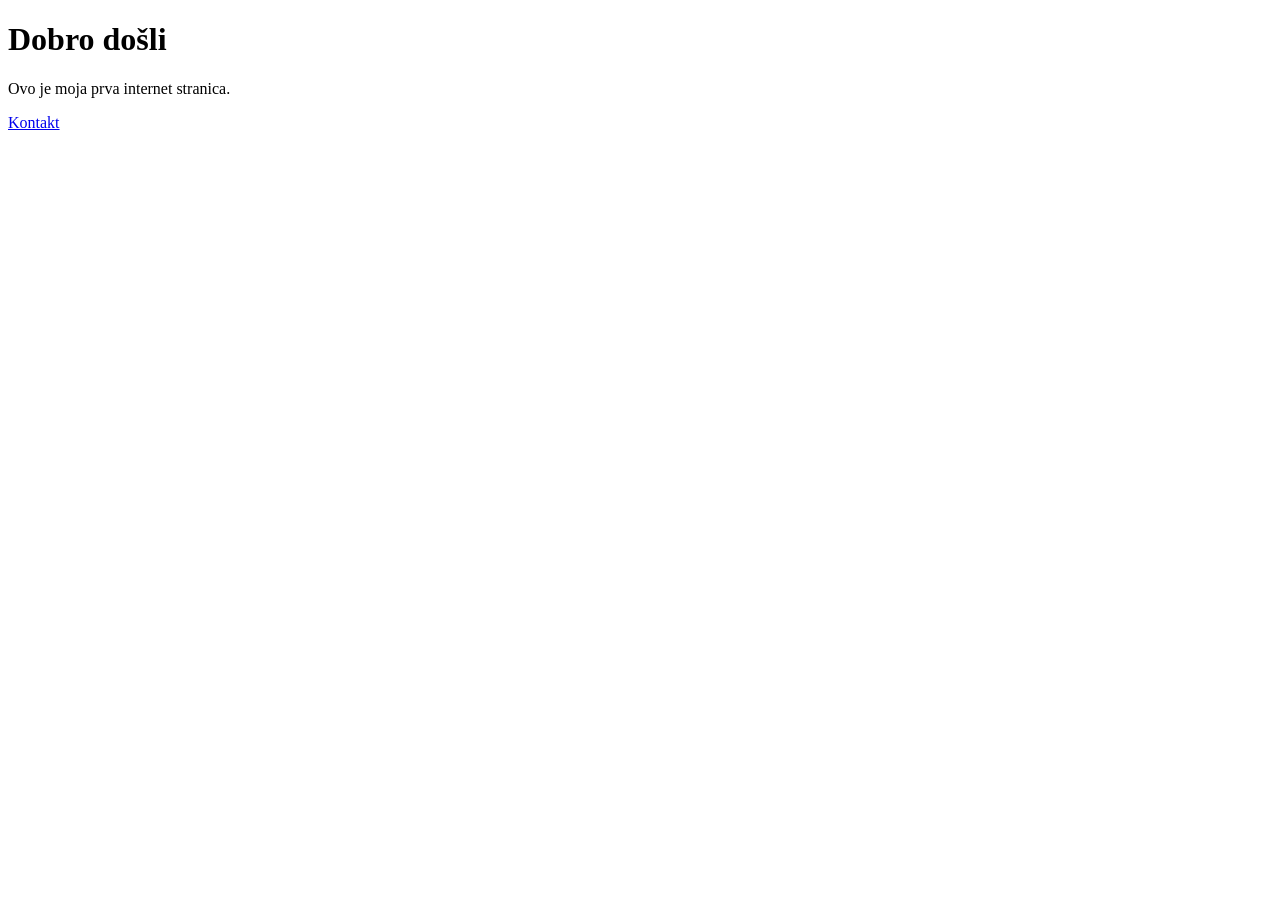
==== index.html @ d6b6cdcd "Create index.html" ====
<!doctype html>
<html lang="sr">
<head>
  <meta charset="utf-8">
  <meta name="viewport" content="width=device-width, initial-scale=1">
  <title>Moja internet stranica</title>
  <link rel="stylesheet" href="style.css">
</head>
<body>
  <main class="container">
    <h1>Dobro došli</h1>
    <p>Ovo je moja prva internet stranica.</p>
    <a class="button" href="mailto:vas@email.com">Kontakt</a>
  </main>
</body>
</html>
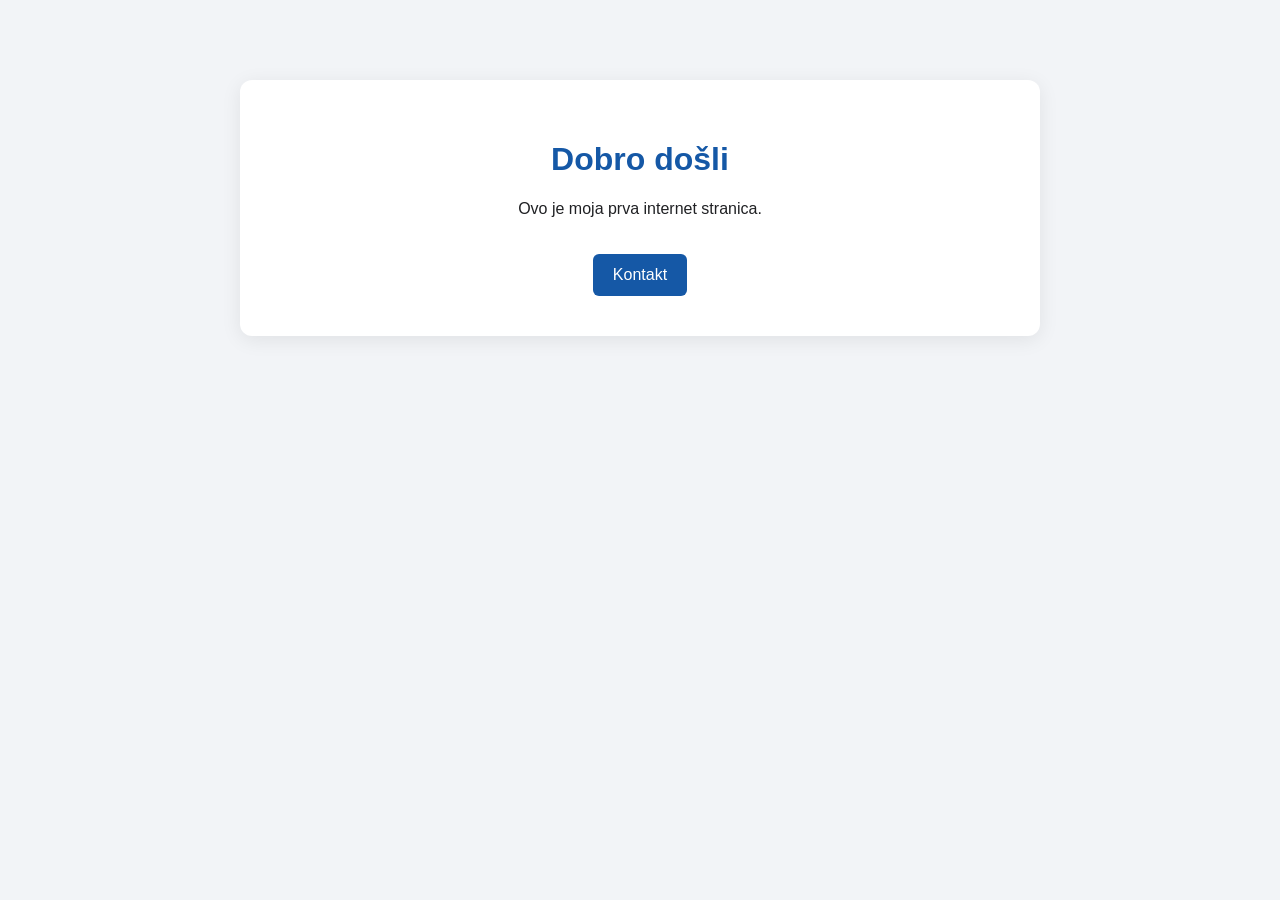
==== commit ba387e1d: "Update index.html" ====
--- a/index.html
+++ b/index.html
@@ -10,7 +10,7 @@
   <main class="container">
     <h1>Dobro došli</h1>
     <p>Ovo je moja prva internet stranica.</p>
-    <a class="button" href="mailto:vas@email.com">Kontakt</a>
+    <a class="button" href="mailto:lekicd@gmail.com">Kontakt</a>
   </main>
 </body>
 </html>
--- a/style.css
+++ b/style.css
@@ -0,0 +1,34 @@
+* {
+  box-sizing: border-box;
+}
+
+body {
+  margin: 0;
+  font-family: Arial, sans-serif;
+  background: #f2f4f7;
+  color: #202124;
+}
+
+.container {
+  max-width: 800px;
+  margin: 80px auto;
+  padding: 40px 24px;
+  text-align: center;
+  background: white;
+  border-radius: 12px;
+  box-shadow: 0 4px 20px rgba(0, 0, 0, 0.08);
+}
+
+h1 {
+  color: #1558a6;
+}
+
+.button {
+  display: inline-block;
+  margin-top: 20px;
+  padding: 12px 20px;
+  color: white;
+  background: #1558a6;
+  border-radius: 6px;
+  text-decoration: none;
+}
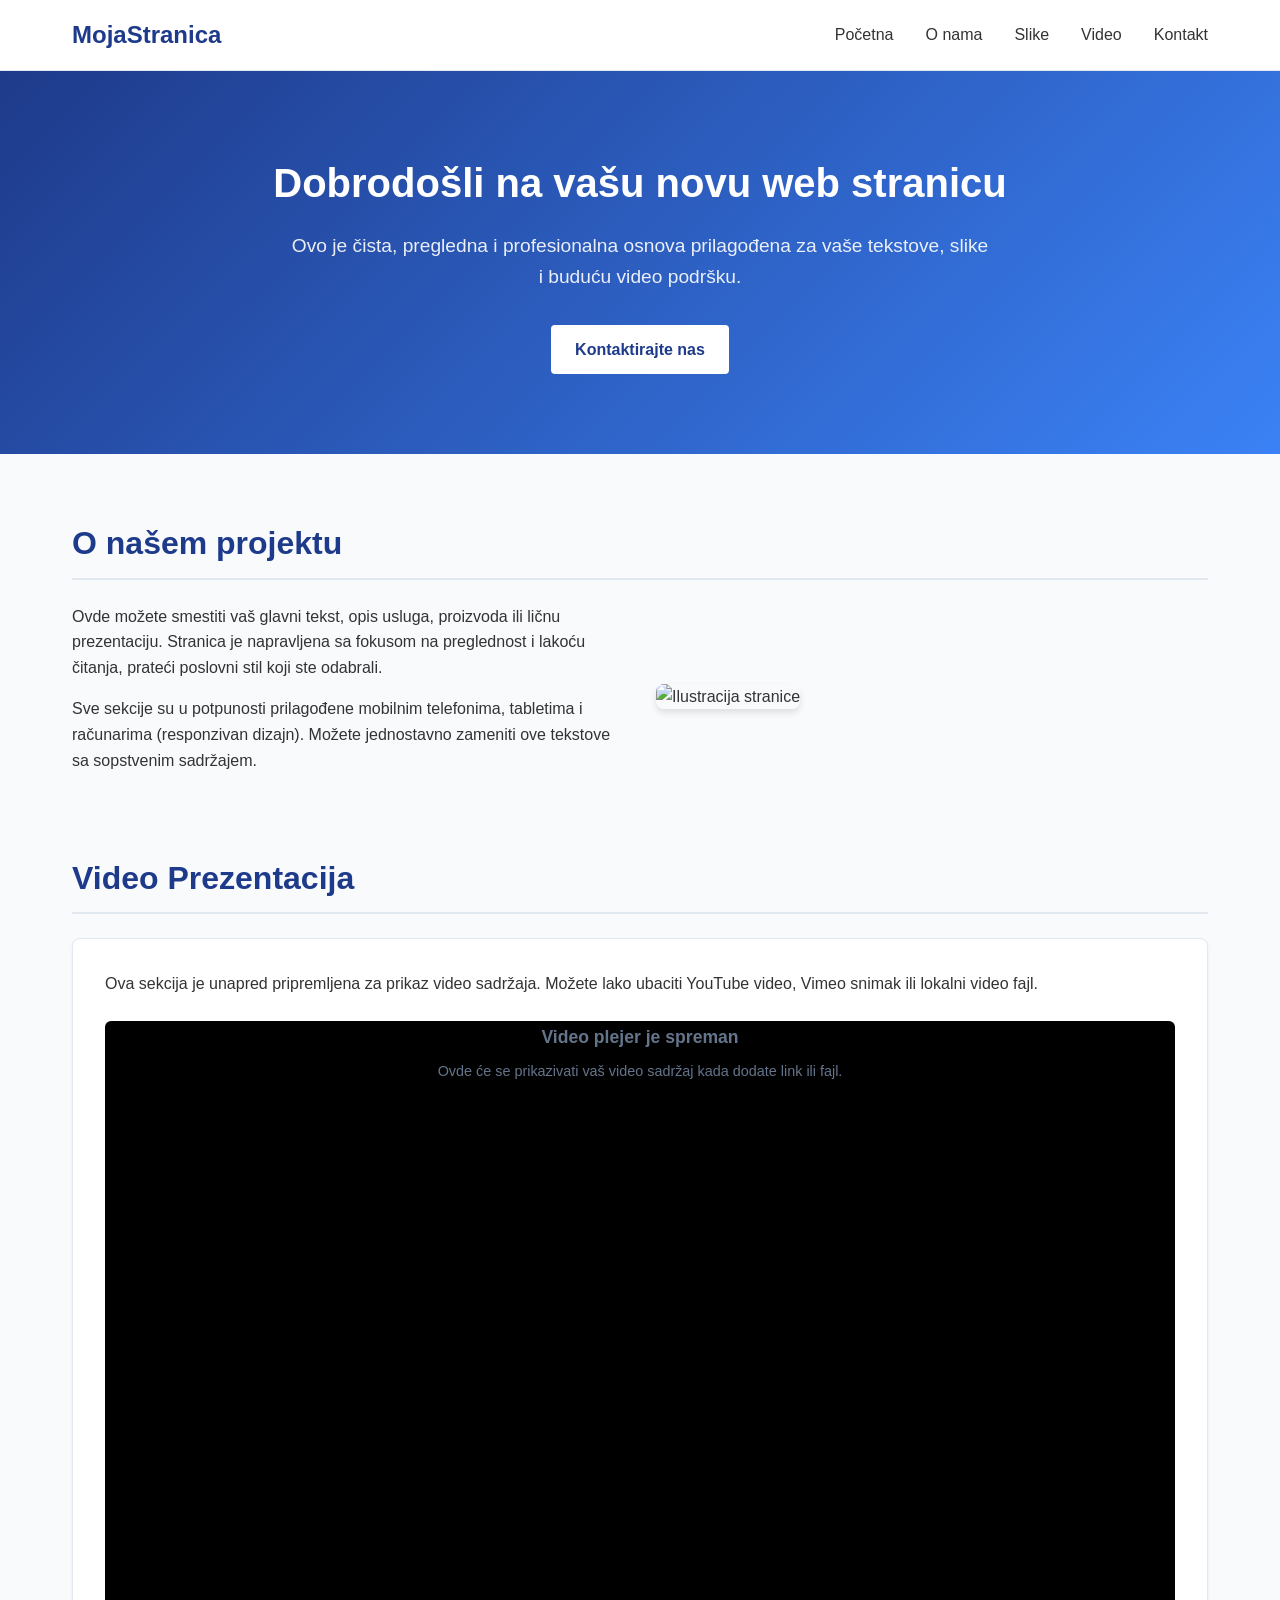
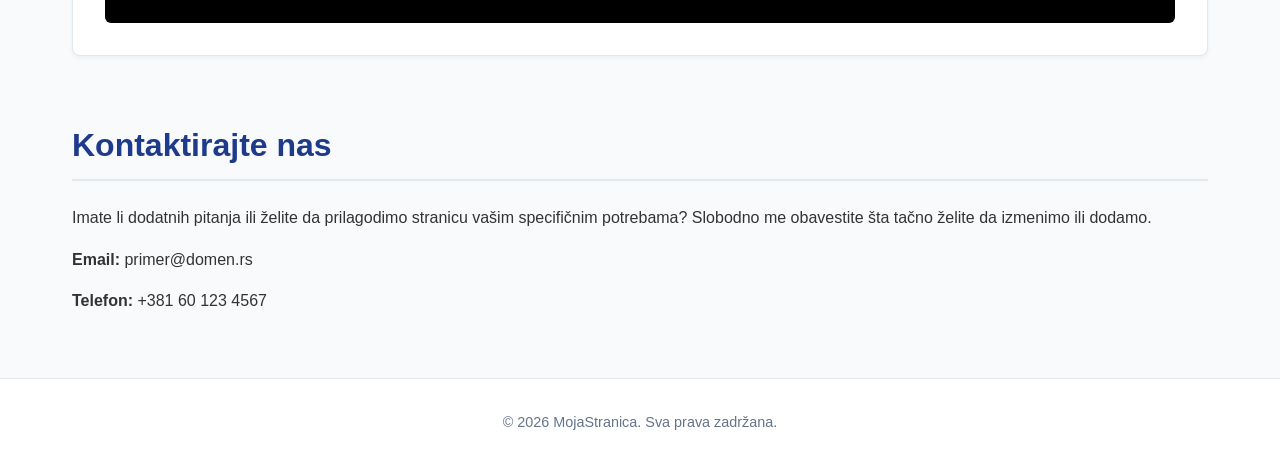
==== commit 1cecb410: "Add files via upload" ====
--- a/index.html
+++ b/index.html
@@ -1,16 +1,282 @@
-<!doctype html>
+<!DOCTYPE html>
 <html lang="sr">
 <head>
-  <meta charset="utf-8">
-  <meta name="viewport" content="width=device-width, initial-scale=1">
-  <title>Moja internet stranica</title>
-  <link rel="stylesheet" href="style.css">
+    <meta charset="UTF-8">
+    <meta name="viewport" content="width=device-width, initial-scale=1.0">
+    <title>Moja Web Stranica</title>
+    <style>
+        :root {
+            --primary-color: #1e3a8a;
+            --secondary-color: #3b82f6;
+            --text-color: #333333;
+            --bg-color: #f8fafc;
+            --card-bg: #ffffff;
+            --border-color: #e2e8f0;
+        }
+
+        * {
+            box-sizing: border-box;
+            margin: 0;
+            padding: 0;
+        }
+
+        body {
+            font-family: 'Segoe UI', Tahoma, Geneva, Verdana, sans-serif;
+            color: var(--text-color);
+            background-color: var(--bg-color);
+            line-height: 1.6;
+        }
+
+        header {
+            background-color: var(--card-bg);
+            border-bottom: 1px solid var(--border-color);
+            position: sticky;
+            top: 0;
+            z-index: 100;
+        }
+
+        .nav-container {
+            max-width: 1200px;
+            margin: 0 auto;
+            padding: 1rem 2rem;
+            display: flex;
+            justify-content: space-between;
+            align-items: center;
+        }
+
+        .logo {
+            font-size: 1.5rem;
+            font-weight: bold;
+            color: var(--primary-color);
+            text-decoration: none;
+        }
+
+        nav ul {
+            display: flex;
+            list-style: none;
+            gap: 2rem;
+        }
+
+        nav a {
+            text-decoration: none;
+            color: var(--text-color);
+            font-weight: 500;
+            transition: color 0.3s;
+        }
+
+        nav a:hover {
+            color: var(--secondary-color);
+        }
+
+        .hero {
+            background: linear-gradient(135deg, var(--primary-color), var(--secondary-color));
+            color: white;
+            padding: 5rem 2rem;
+            text-align: center;
+        }
+
+        .hero h1 {
+            font-size: 2.5rem;
+            margin-bottom: 1rem;
+        }
+
+        .hero p {
+            font-size: 1.2rem;
+            max-width: 700px;
+            margin: 0 auto 2rem;
+            opacity: 0.9;
+        }
+
+        .btn {
+            display: inline-block;
+            background-color: white;
+            color: var(--primary-color);
+            padding: 0.75rem 1.5rem;
+            border-radius: 4px;
+            text-decoration: none;
+            font-weight: bold;
+            transition: background-color 0.3s, transform 0.2s;
+        }
+
+        .btn:hover {
+            background-color: #f1f5f9;
+            transform: translateY(-2px);
+        }
+
+        main {
+            max-width: 1200px;
+            margin: 3rem auto;
+            padding: 0 2rem;
+        }
+
+        section {
+            margin-bottom: 4rem;
+        }
+
+        .section-title {
+            font-size: 2rem;
+            margin-bottom: 1.5rem;
+            color: var(--primary-color);
+            border-bottom: 2px solid var(--border-color);
+            padding-bottom: 0.5rem;
+        }
+
+        .content-grid {
+            display: grid;
+            grid-template-columns: 1fr 1fr;
+            gap: 2rem;
+            align-items: center;
+        }
+
+        .text-content p {
+            margin-bottom: 1rem;
+        }
+
+        .image-container img {
+            width: 100%;
+            height: auto;
+            border-radius: 8px;
+            box-shadow: 0 4px 6px rgba(0, 0, 0, 0.1);
+            object-fit: cover;
+        }
+
+        /* Video Section Styles */
+        .video-section {
+            background-color: var(--card-bg);
+            border: 1px solid var(--border-color);
+            border-radius: 8px;
+            padding: 2rem;
+            box-shadow: 0 2px 4px rgba(0,0,0,0.05);
+        }
+
+        .video-wrapper {
+            position: relative;
+            padding-bottom: 56.25%; /* 16:9 Aspect Ratio */
+            height: 0;
+            overflow: hidden;
+            border-radius: 6px;
+            background-color: #000;
+            margin-top: 1.5rem;
+        }
+
+        .video-wrapper iframe,
+        .video-wrapper video {
+            position: absolute;
+            top: 0;
+            left: 0;
+            width: 100%;
+            height: 100%;
+            border: none;
+        }
+
+        .video-placeholder {
+            display: flex;
+            flex-direction: column;
+            align-items: center;
+            justify-content: center;
+            height: 100%;
+            color: #64748b;
+            text-align: center;
+            padding: 2rem;
+        }
+
+        footer {
+            background-color: var(--card-bg);
+            border-top: 1px solid var(--border-color);
+            text-align: center;
+            padding: 2rem;
+            color: #64748b;
+            font-size: 0.9rem;
+        }
+
+        @media (max-width: 768px) {
+            .content-grid {
+                grid-template-columns: 1fr;
+            }
+            nav ul {
+                display: none;
+            }
+        }
+    </style>
 </head>
 <body>
-  <main class="container">
-    <h1>Dobro došli</h1>
-    <p>Ovo je moja prva internet stranica.</p>
-    <a class="button" href="mailto:lekicd@gmail.com">Kontakt</a>
-  </main>
+
+    <header>
+        <div class="nav-container">
+            <a href="#" class="logo">MojaStranica</a>
+            <nav>
+                <ul>
+                    <li><a href="#pocetna">Početna</a></li>
+                    <li><a href="#o-nama">O nama</a></li>
+                    <li><a href="#galerija">Slike</a></li>
+                    <li><a href="#video">Video</a></li>
+                    <li><a href="#kontakt">Kontakt</a></li>
+                </ul>
+            </nav>
+        </div>
+    </header>
+
+    <section id="pocetna" class="hero">
+        <h1>Dobrodošli na vašu novu web stranicu</h1>
+        <p>Ovo je čista, pregledna i profesionalna osnova prilagođena za vaše tekstove, slike i buduću video podršku.</p>
+        <a href="#kontakt" class="btn">Kontaktirajte nas</a>
+    </section>
+
+    <main>
+        <!-- Sekcija sa tekstom i slikom -->
+        <section id="o-nama">
+            <h2 class="section-title">O našem projektu</h2>
+            <div class="content-grid">
+                <div class="text-content">
+                    <p>Ovde možete smestiti vaš glavni tekst, opis usluga, proizvoda ili ličnu prezentaciju. Stranica je napravljena sa fokusom na preglednost i lakoću čitanja, prateći poslovni stil koji ste odabrali.</p>
+                    <p>Sve sekcije su u potpunosti prilagođene mobilnim telefonima, tabletima i računarima (responzivan dizajn). Možete jednostavno zameniti ove tekstove sa sopstvenim sadržajem.</p>
+                </div>
+                <div class="image-container">
+                    <!-- Primer slike sa placeholder servisa -->
+                    <img src="https://picsum.photos/600/400" alt="Ilustracija stranice">
+                </div>
+            </div>
+        </section>
+
+        <!-- Sekcija za Video Podršku -->
+        <section id="video">
+            <h2 class="section-title">Video Prezentacija</h2>
+            <div class="video-section">
+                <p>Ova sekcija je unapred pripremljena za prikaz video sadržaja. Možete lako ubaciti YouTube video, Vimeo snimak ili lokalni video fajl.</p>
+
+                <div class="video-wrapper">
+                    <!-- Opcija 1: YouTube iframe (zamenite src vašim linkom) -->
+                    <!-- <iframe src="https://www.youtube.com/embed/VASSE_VAŠ_ID" allowfullscreen></iframe> -->
+
+                    <!-- Opcija 2: HTML5 Video plejer za lokalni video fajl -->
+                    <!-- <video controls>
+                        <source src="video.mp4" type="video/mp4">
+                        Vaš pretraživač ne podržava video element.
+                    </video> -->
+
+                    <!-- Trenutni prikaz kao pripremljen placeholder -->
+                    <div class="video-placeholder">
+                        <p style="font-size: 1.1rem; font-weight: 600; margin-bottom: 0.5rem;">Video plejer je spreman</p>
+                        <p style="font-size: 0.9rem;">Ovde će se prikazivati vaš video sadržaj kada dodate link ili fajl.</p>
+                    </div>
+                </div>
+            </div>
+        </section>
+
+        <!-- Sekcija Kontakt -->
+        <section id="kontakt">
+            <h2 class="section-title">Kontaktirajte nas</h2>
+            <div class="text-content">
+                <p>Imate li dodatnih pitanja ili želite da prilagodimo stranicu vašim specifičnim potrebama? Slobodno me obavestite šta tačno želite da izmenimo ili dodamo.</p>
+                <p><strong>Email:</strong> primer@domen.rs</p>
+                <p><strong>Telefon:</strong> +381 60 123 4567</p>
+            </div>
+        </section>
+    </main>
+
+    <footer>
+        <p>&copy; 2026 MojaStranica. Sva prava zadržana.</p>
+    </footer>
+
 </body>
-</html>
+</html>
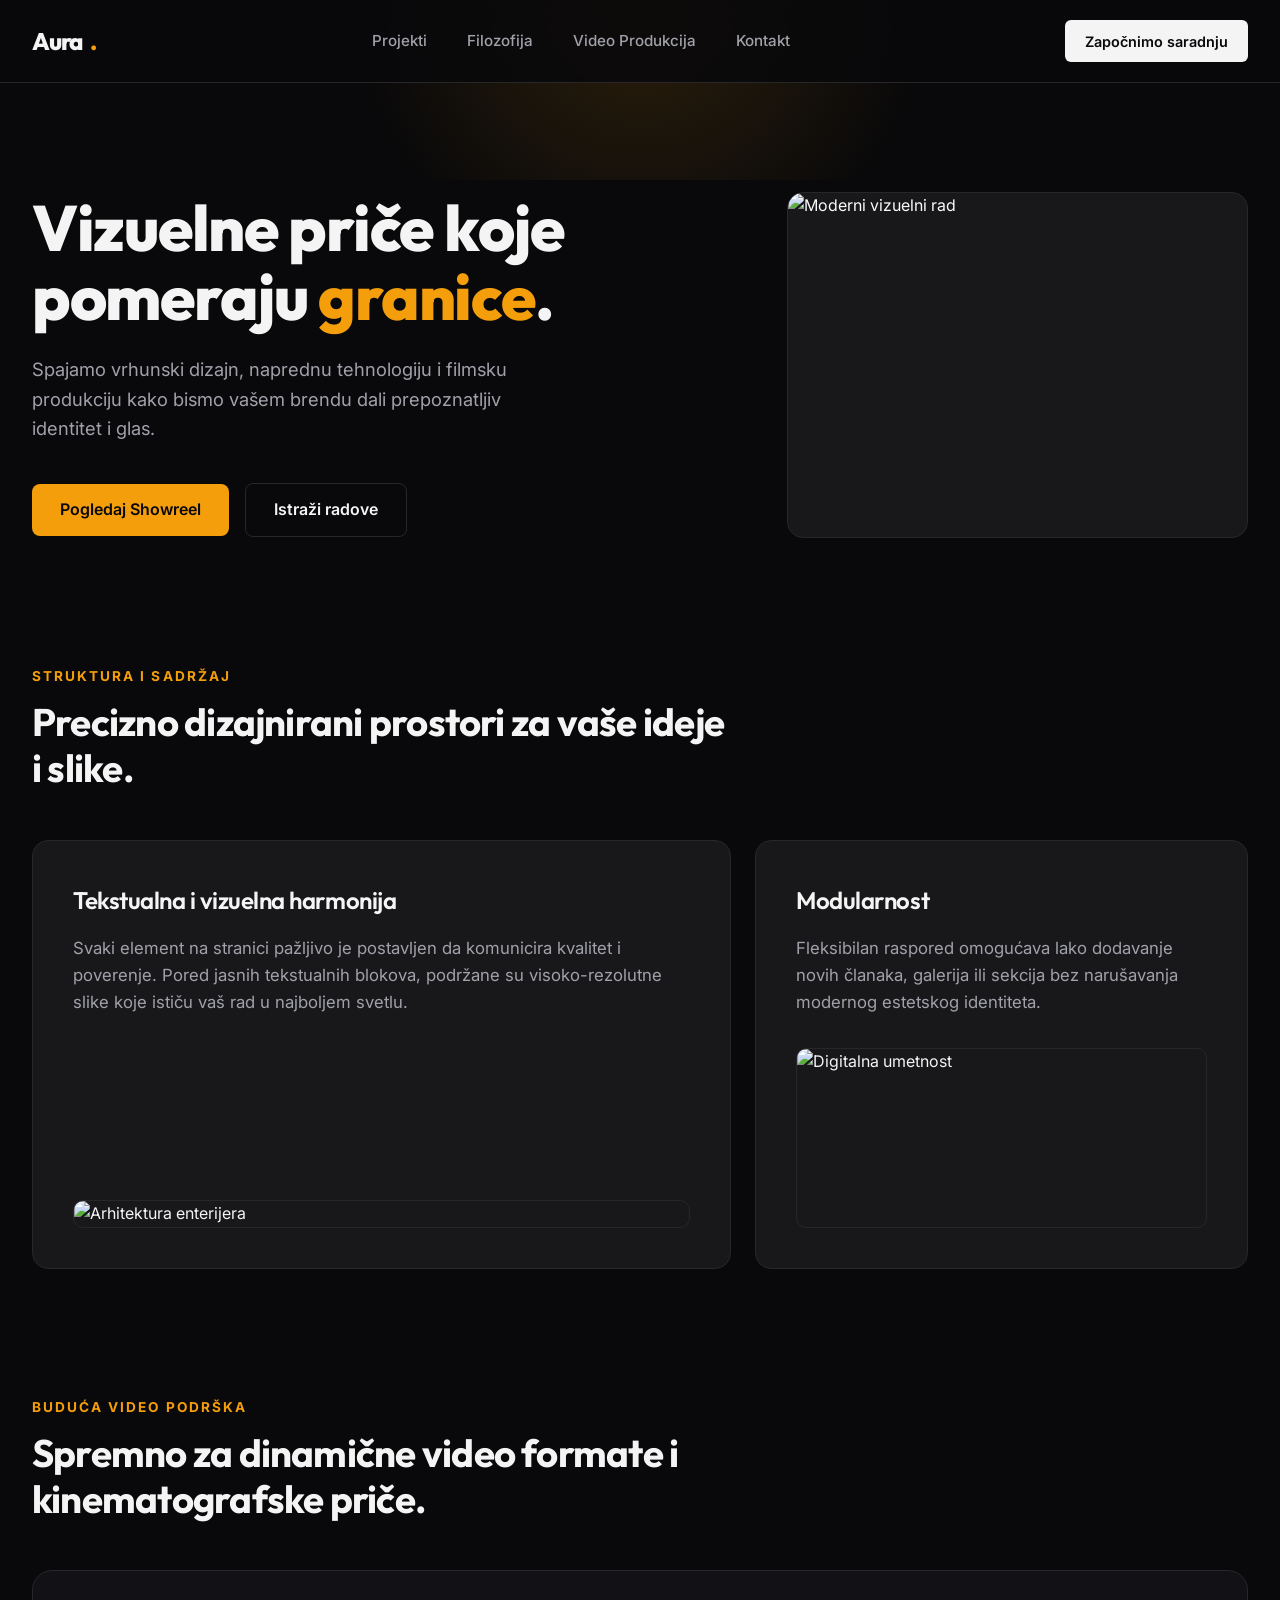
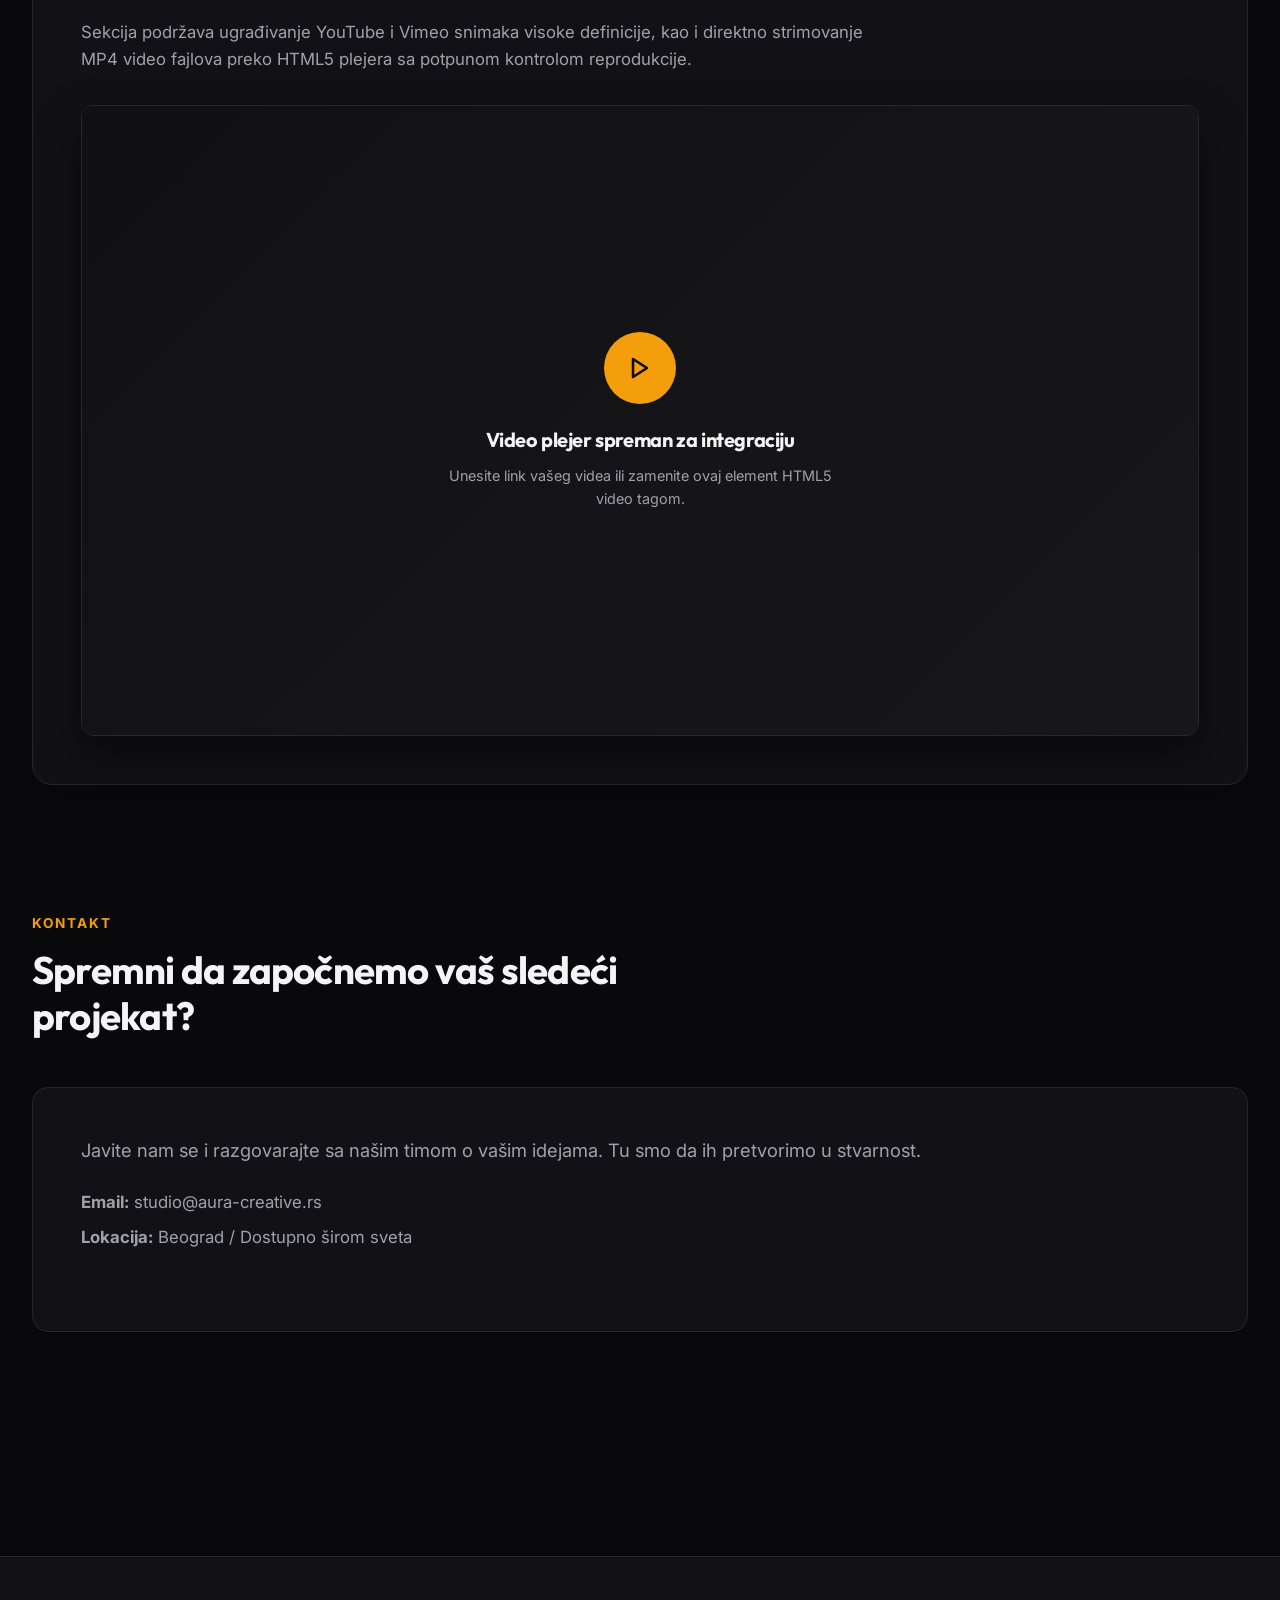
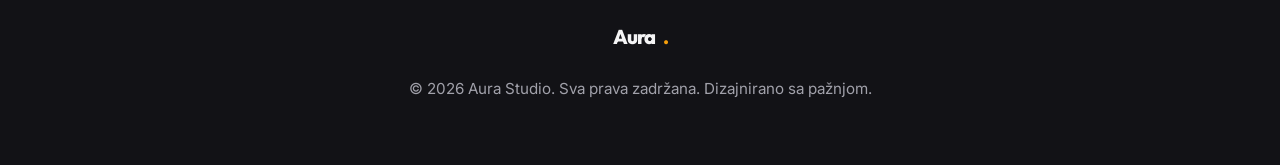
==== commit dfb4543d: "Add files via upload" ====
--- a/index.html
+++ b/index.html
@@ -1,17 +1,22 @@
 <!DOCTYPE html>
-<html lang="sr">
+<html lang="sr" class="scroll-smooth">
 <head>
     <meta charset="UTF-8">
     <meta name="viewport" content="width=device-width, initial-scale=1.0">
-    <title>Moja Web Stranica</title>
+    <title>Aura — Kreativni Studio & Video Produkcija</title>
+    <link rel="preconnect" href="https://fonts.googleapis.com">
+    <link rel="preconnect" href="https://fonts.gstatic.com" crossorigin>
+    <link href="https://fonts.googleapis.com/css2?family=Inter:wght@300;400;500;600&family=Outfit:wght@400;600;700;800&display=swap" rel="stylesheet">
     <style>
         :root {
-            --primary-color: #1e3a8a;
-            --secondary-color: #3b82f6;
-            --text-color: #333333;
-            --bg-color: #f8fafc;
-            --card-bg: #ffffff;
-            --border-color: #e2e8f0;
+            --bg-obsidian: #09090b;
+            --surface-dark: #121216;
+            --surface-card: #18181b;
+            --border-subtle: #27272a;
+            --text-main: #f4f4f5;
+            --text-muted: #a1a1aa;
+            --accent-solar: #f59e0b;
+            --accent-glow: rgba(245, 158, 11, 0.15);
         }
 
         * {
@@ -21,146 +26,302 @@
         }
 
         body {
-            font-family: 'Segoe UI', Tahoma, Geneva, Verdana, sans-serif;
-            color: var(--text-color);
-            background-color: var(--bg-color);
+            font-family: 'Inter', sans-serif;
+            background-color: var(--bg-obsidian);
+            color: var(--text-main);
             line-height: 1.6;
-        }
-
+            overflow-x: hidden;
+        }
+
+        h1, h2, h3, h4 {
+            font-family: 'Outfit', sans-serif;
+            letter-spacing: -0.02em;
+        }
+
+        /* Ambient background glow */
+        .ambient-glow {
+            position: fixed;
+            top: -20vh;
+            left: 50%;
+            transform: translateX(-50%);
+            width: 60vw;
+            height: 40vh;
+            background: radial-gradient(circle, var(--accent-glow) 0%, rgba(9,9,11,0) 70%);
+            z-index: -1;
+            pointer-events: none;
+        }
+
+        /* Navigation */
         header {
-            background-color: var(--card-bg);
-            border-bottom: 1px solid var(--border-color);
-            position: sticky;
+            position: fixed;
             top: 0;
-            z-index: 100;
-        }
-
-        .nav-container {
-            max-width: 1200px;
+            left: 0;
+            width: 100%;
+            background-color: rgba(9, 9, 11, 0.85);
+            backdrop-filter: blur(12px);
+            border-bottom: 1px solid var(--border-subtle);
+            z-index: 1000;
+        }
+
+        .nav-inner {
+            max-width: 1280px;
             margin: 0 auto;
-            padding: 1rem 2rem;
+            padding: 1.25rem 2rem;
             display: flex;
             justify-content: space-between;
             align-items: center;
         }
 
         .logo {
+            font-family: 'Outfit', sans-serif;
             font-size: 1.5rem;
-            font-weight: bold;
-            color: var(--primary-color);
+            font-weight: 800;
+            color: var(--text-main);
             text-decoration: none;
+            letter-spacing: -0.05em;
+            display: flex;
+            align-items: center;
+            gap: 0.5rem;
+        }
+
+        .logo span {
+            color: var(--accent-solar);
         }
 
         nav ul {
             display: flex;
             list-style: none;
-            gap: 2rem;
+            gap: 2.5rem;
+            align-items: center;
         }
 
         nav a {
             text-decoration: none;
-            color: var(--text-color);
+            color: var(--text-muted);
+            font-size: 0.95rem;
             font-weight: 500;
-            transition: color 0.3s;
+            transition: color 0.2s ease;
         }
 
         nav a:hover {
-            color: var(--secondary-color);
-        }
-
+            color: var(--text-main);
+        }
+
+        .cta-btn {
+            background-color: var(--text-main);
+            color: var(--bg-obsidian);
+            padding: 0.6rem 1.25rem;
+            border-radius: 6px;
+            font-weight: 600;
+            font-size: 0.9rem;
+            text-decoration: none;
+            transition: background-color 0.2s, transform 0.1s;
+        }
+
+        .cta-btn:hover {
+            background-color: var(--accent-solar);
+            transform: translateY(-1px);
+        }
+
+        /* Hero Section */
         .hero {
-            background: linear-gradient(135deg, var(--primary-color), var(--secondary-color));
-            color: white;
-            padding: 5rem 2rem;
-            text-align: center;
-        }
-
-        .hero h1 {
-            font-size: 2.5rem;
+            padding: 12rem 2rem 8rem;
+            max-width: 1280px;
+            margin: 0 auto;
+            display: grid;
+            grid-template-columns: 1.2fr 0.8fr;
+            gap: 4rem;
+            align-items: center;
+        }
+
+        .hero-content h1 {
+            font-size: clamp(3rem, 5vw, 4.5rem);
+            line-height: 1.08;
+            font-weight: 800;
+            margin-bottom: 1.5rem;
+        }
+
+        .hero-content h1 span {
+            color: var(--accent-solar);
+        }
+
+        .hero-content p {
+            font-size: 1.15rem;
+            color: var(--text-muted);
+            margin-bottom: 2.5rem;
+            max-width: 540px;
+        }
+
+        .hero-actions {
+            display: flex;
+            gap: 1rem;
+            align-items: center;
+        }
+
+        .btn-primary {
+            background-color: var(--accent-solar);
+            color: var(--bg-obsidian);
+            padding: 0.8rem 1.75rem;
+            border-radius: 8px;
+            font-weight: 600;
+            text-decoration: none;
+            transition: opacity 0.2s, transform 0.1s;
+        }
+
+        .btn-primary:hover {
+            opacity: 0.9;
+            transform: translateY(-2px);
+        }
+
+        .btn-secondary {
+            background: transparent;
+            color: var(--text-main);
+            padding: 0.8rem 1.75rem;
+            border-radius: 8px;
+            font-weight: 600;
+            text-decoration: none;
+            border: 1px solid var(--border-subtle);
+            transition: border-color 0.2s;
+        }
+
+        .btn-secondary:hover {
+            border-color: var(--text-muted);
+        }
+
+        .hero-visual {
+            position: relative;
+            border-radius: 16px;
+            overflow: hidden;
+            border: 1px solid var(--border-subtle);
+            background: var(--surface-card);
+            aspect-ratio: 4/3;
+        }
+
+        .hero-visual img {
+            width: 100%;
+            height: 100%;
+            object-fit: cover;
+            filter: grayscale(20%) contrast(105%);
+            transition: filter 0.5s ease;
+        }
+
+        .hero-visual:hover img {
+            filter: grayscale(0%) contrast(100%);
+        }
+
+        /* Main Content Grid */
+        main {
+            max-width: 1280px;
+            margin: 0 auto;
+            padding: 0 2rem 6rem;
+        }
+
+        section {
+            margin-bottom: 8rem;
+        }
+
+        .section-header {
+            margin-bottom: 3rem;
+            max-width: 700px;
+        }
+
+        .section-header span {
+            color: var(--accent-solar);
+            font-size: 0.85rem;
+            font-weight: 700;
+            letter-spacing: 0.15em;
+            text-transform: uppercase;
+            display: block;
+            margin-bottom: 0.75rem;
+        }
+
+        .section-header h2 {
+            font-size: clamp(2rem, 3vw, 2.75rem);
+            font-weight: 700;
+            line-height: 1.2;
+        }
+
+        /* Bento Grid Showcase */
+        .bento-grid {
+            display: grid;
+            grid-template-columns: repeat(12, 1fr);
+            gap: 1.5rem;
+        }
+
+        .bento-card {
+            background-color: var(--surface-card);
+            border: 1px solid var(--border-subtle);
+            border-radius: 16px;
+            padding: 2.5rem;
+            display: flex;
+            flex-direction: column;
+            justify-content: space-between;
+            position: relative;
+            overflow: hidden;
+            transition: border-color 0.3s ease;
+        }
+
+        .bento-card:hover {
+            border-color: rgba(245, 158, 11, 0.4);
+        }
+
+        .bento-card.large {
+            grid-column: span 7;
+        }
+
+        .bento-card.small {
+            grid-column: span 5;
+        }
+
+        .bento-card h3 {
+            font-size: 1.5rem;
             margin-bottom: 1rem;
-        }
-
-        .hero p {
-            font-size: 1.2rem;
-            max-width: 700px;
-            margin: 0 auto 2rem;
-            opacity: 0.9;
-        }
-
-        .btn {
-            display: inline-block;
-            background-color: white;
-            color: var(--primary-color);
-            padding: 0.75rem 1.5rem;
-            border-radius: 4px;
-            text-decoration: none;
-            font-weight: bold;
-            transition: background-color 0.3s, transform 0.2s;
-        }
-
-        .btn:hover {
-            background-color: #f1f5f9;
-            transform: translateY(-2px);
-        }
-
-        main {
-            max-width: 1200px;
-            margin: 3rem auto;
-            padding: 0 2rem;
-        }
-
-        section {
-            margin-bottom: 4rem;
-        }
-
-        .section-title {
-            font-size: 2rem;
-            margin-bottom: 1.5rem;
-            color: var(--primary-color);
-            border-bottom: 2px solid var(--border-color);
-            padding-bottom: 0.5rem;
-        }
-
-        .content-grid {
-            display: grid;
-            grid-template-columns: 1fr 1fr;
-            gap: 2rem;
-            align-items: center;
-        }
-
-        .text-content p {
-            margin-bottom: 1rem;
-        }
-
-        .image-container img {
+            font-weight: 600;
+        }
+
+        .bento-card p {
+            color: var(--text-muted);
+            margin-bottom: 2rem;
+            font-size: 1.05rem;
+        }
+
+        .card-img-wrap {
+            border-radius: 10px;
+            overflow: hidden;
+            border: 1px solid var(--border-subtle);
+            margin-top: auto;
+            max-height: 280px;
+        }
+
+        .card-img-wrap img {
             width: 100%;
-            height: auto;
-            border-radius: 8px;
-            box-shadow: 0 4px 6px rgba(0, 0, 0, 0.1);
+            height: 100%;
             object-fit: cover;
-        }
-
-        /* Video Section Styles */
-        .video-section {
-            background-color: var(--card-bg);
-            border: 1px solid var(--border-color);
-            border-radius: 8px;
-            padding: 2rem;
-            box-shadow: 0 2px 4px rgba(0,0,0,0.05);
-        }
-
-        .video-wrapper {
+            display: block;
+        }
+
+        /* Video Showcase Section */
+        .video-showcase {
+            background-color: var(--surface-dark);
+            border: 1px solid var(--border-subtle);
+            border-radius: 20px;
+            padding: 3rem;
+        }
+
+        .video-container {
             position: relative;
-            padding-bottom: 56.25%; /* 16:9 Aspect Ratio */
-            height: 0;
+            width: 100%;
+            padding-bottom: 56.25%; /* 16:9 ratio */
+            background-color: #000;
+            border-radius: 12px;
             overflow: hidden;
-            border-radius: 6px;
-            background-color: #000;
-            margin-top: 1.5rem;
-        }
-
-        .video-wrapper iframe,
-        .video-wrapper video {
+            border: 1px solid var(--border-subtle);
+            margin-top: 2rem;
+            box-shadow: 0 20px 40px rgba(0,0,0,0.5);
+        }
+
+        .video-container iframe,
+        .video-container video {
             position: absolute;
             top: 0;
             left: 0;
@@ -169,29 +330,80 @@
             border: none;
         }
 
-        .video-placeholder {
+        .video-fallback-state {
+            position: absolute;
+            top: 0;
+            left: 0;
+            width: 100%;
+            height: 100%;
             display: flex;
             flex-direction: column;
             align-items: center;
             justify-content: center;
-            height: 100%;
-            color: #64748b;
+            background: linear-gradient(135deg, #111115, #18181b);
             text-align: center;
             padding: 2rem;
         }
 
+        .play-button-pulse {
+            width: 72px;
+            height: 72px;
+            background-color: var(--accent-solar);
+            border-radius: 50%;
+            display: flex;
+            align-items: center;
+            justify-content: center;
+            color: var(--bg-obsidian);
+            margin-bottom: 1.25rem;
+            cursor: pointer;
+            box-shadow: 0 0 0 0 rgba(245, 158, 11, 0.4);
+            animation: pulse 2s infinite;
+        }
+
+        @keyframes pulse {
+            0% {
+                box-shadow: 0 0 0 0 rgba(245, 158, 11, 0.4);
+            }
+            70% {
+                box-shadow: 0 0 0 20px rgba(245, 158, 11, 0);
+            }
+            100% {
+                box-shadow: 0 0 0 0 rgba(245, 158, 11, 0);
+            }
+        }
+
+        /* Footer */
         footer {
-            background-color: var(--card-bg);
-            border-top: 1px solid var(--border-color);
+            border-top: 1px solid var(--border-subtle);
+            background-color: var(--surface-dark);
+            padding: 4rem 2rem;
             text-align: center;
-            padding: 2rem;
-            color: #64748b;
-            font-size: 0.9rem;
-        }
-
-        @media (max-width: 768px) {
-            .content-grid {
+        }
+
+        .footer-content {
+            max-width: 1280px;
+            margin: 0 auto;
+            display: flex;
+            flex-direction: column;
+            align-items: center;
+            gap: 1.5rem;
+        }
+
+        .footer-content p {
+            color: var(--text-muted);
+            font-size: 0.95rem;
+        }
+
+        /* Responsive Design */
+        @media (max-width: 1024px) {
+            .hero {
                 grid-template-columns: 1fr;
+                padding-top: 9rem;
+                gap: 3rem;
+            }
+            .bento-card.large,
+            .bento-card.small {
+                grid-column: span 12;
             }
             nav ul {
                 display: none;
@@ -201,81 +413,117 @@
 </head>
 <body>
 
+    <div class="ambient-glow"></div>
+
     <header>
-        <div class="nav-container">
-            <a href="#" class="logo">MojaStranica</a>
+        <div class="nav-inner">
+            <a href="#" class="logo">Aura<span>.</span></a>
             <nav>
                 <ul>
-                    <li><a href="#pocetna">Početna</a></li>
-                    <li><a href="#o-nama">O nama</a></li>
-                    <li><a href="#galerija">Slike</a></li>
-                    <li><a href="#video">Video</a></li>
+                    <li><a href="#projekti">Projekti</a></li>
+                    <li><a href="#o-nama">Filozofija</a></li>
+                    <li><a href="#video">Video Produkcija</a></li>
                     <li><a href="#kontakt">Kontakt</a></li>
                 </ul>
             </nav>
+            <a href="#kontakt" class="cta-btn">Započnimo saradnju</a>
         </div>
     </header>
 
-    <section id="pocetna" class="hero">
-        <h1>Dobrodošli na vašu novu web stranicu</h1>
-        <p>Ovo je čista, pregledna i profesionalna osnova prilagođena za vaše tekstove, slike i buduću video podršku.</p>
-        <a href="#kontakt" class="btn">Kontaktirajte nas</a>
+    <section class="hero">
+        <div class="hero-content">
+            <h1>Vizuelne priče koje pomeraju <span>granice</span>.</h1>
+            <p>Spajamo vrhunski dizajn, naprednu tehnologiju i filmsku produkciju kako bismo vašem brendu dali prepoznatljiv identitet i glas.</p>
+            <div class="hero-actions">
+                <a href="#video" class="btn-primary">Pogledaj Showreel</a>
+                <a href="#projekti" class="btn-secondary">Istraži radove</a>
+            </div>
+        </div>
+        <div class="hero-visual">
+            <img src="https://images.unsplash.com/photo-1618005182384-a83a8bd57fbe?q=80&w=1000&auto=format&fit=crop" alt="Moderni vizuelni rad">
+        </div>
     </section>
 
     <main>
-        <!-- Sekcija sa tekstom i slikom -->
-        <section id="o-nama">
-            <h2 class="section-title">O našem projektu</h2>
-            <div class="content-grid">
-                <div class="text-content">
-                    <p>Ovde možete smestiti vaš glavni tekst, opis usluga, proizvoda ili ličnu prezentaciju. Stranica je napravljena sa fokusom na preglednost i lakoću čitanja, prateći poslovni stil koji ste odabrali.</p>
-                    <p>Sve sekcije su u potpunosti prilagođene mobilnim telefonima, tabletima i računarima (responzivan dizajn). Možete jednostavno zameniti ove tekstove sa sopstvenim sadržajem.</p>
-                </div>
-                <div class="image-container">
-                    <!-- Primer slike sa placeholder servisa -->
-                    <img src="https://picsum.photos/600/400" alt="Ilustracija stranice">
-                </div>
-            </div>
-        </section>
-
-        <!-- Sekcija za Video Podršku -->
-        <section id="video">
-            <h2 class="section-title">Video Prezentacija</h2>
-            <div class="video-section">
-                <p>Ova sekcija je unapred pripremljena za prikaz video sadržaja. Možete lako ubaciti YouTube video, Vimeo snimak ili lokalni video fajl.</p>
-
-                <div class="video-wrapper">
-                    <!-- Opcija 1: YouTube iframe (zamenite src vašim linkom) -->
-                    <!-- <iframe src="https://www.youtube.com/embed/VASSE_VAŠ_ID" allowfullscreen></iframe> -->
-
-                    <!-- Opcija 2: HTML5 Video plejer za lokalni video fajl -->
-                    <!-- <video controls>
-                        <source src="video.mp4" type="video/mp4">
-                        Vaš pretraživač ne podržava video element.
-                    </video> -->
-
-                    <!-- Trenutni prikaz kao pripremljen placeholder -->
-                    <div class="video-placeholder">
-                        <p style="font-size: 1.1rem; font-weight: 600; margin-bottom: 0.5rem;">Video plejer je spreman</p>
-                        <p style="font-size: 0.9rem;">Ovde će se prikazivati vaš video sadržaj kada dodate link ili fajl.</p>
+        <!-- Bento Grid Text & Images Section -->
+        <section id="projekti">
+            <div class="section-header">
+                <span>Struktura i Sadržaj</span>
+                <h2>Precizno dizajnirani prostori za vaše ideje i slike.</h2>
+            </div>
+
+            <div class="bento-grid">
+                <!-- Large Card -->
+                <div class="bento-card large">
+                    <div>
+                        <h3>Tekstualna i vizuelna harmonija</h3>
+                        <p>Svaki element na stranici pažljivo je postavljen da komunicira kvalitet i poverenje. Pored jasnih tekstualnih blokova, podržane su visoko-rezolutne slike koje ističu vaš rad u najboljem svetlu.</p>
+                    </div>
+                    <div class="card-img-wrap">
+                        <img src="https://images.unsplash.com/photo-1600585154340-be6161a56a0c?q=80&w=1000&auto=format&fit=crop" alt="Arhitektura enterijera">
                     </div>
                 </div>
+
+                <!-- Small Card -->
+                <div class="bento-card small">
+                    <div>
+                        <h3>Modularnost</h3>
+                        <p>Fleksibilan raspored omogućava lako dodavanje novih članaka, galerija ili sekcija bez narušavanja modernog estetskog identiteta.</p>
+                    </div>
+                    <div class="card-img-wrap" style="height: 180px;">
+                        <img src="https://images.unsplash.com/photo-1550745165-9bc0b252726f?q=80&w=1000&auto=format&fit=crop" alt="Digitalna umetnost">
+                    </div>
+                </div>
             </div>
         </section>
 
-        <!-- Sekcija Kontakt -->
+        <!-- Video Support Section -->
+        <section id="video">
+            <div class="section-header">
+                <span>Buduća Video Podrška</span>
+                <h2>Spremno za dinamične video formate i kinematografske priče.</h2>
+            </div>
+
+            <div class="video-showcase">
+                <p style="color: var(--text-muted); font-size: 1.05rem; max-width: 800px;">
+                    Sekcija podržava ugrađivanje YouTube i Vimeo snimaka visoke definicije, kao i direktno strimovanje MP4 video fajlova preko HTML5 plejera sa potpunom kontrolom reprodukcije.
+                </p>
+
+                <div class="video-container">
+                    <!-- Opcija za iframe sa YouTube-a: -->
+                    <!-- <iframe src="https://www.youtube.com/embed/VAŠ_VIDEO_ID" allow="accelerometer; autoplay; clipboard-write; encrypted-media; gyroscope; picture-in-picture" allowfullscreen></iframe> -->
+
+                    <!-- Stanje spremnosti za video -->
+                    <div class="video-fallback-state">
+                        <div class="play-button-pulse">
+                            <svg width="24" height="24" viewBox="0 0 24 24" fill="none" stroke="currentColor" stroke-width="2.5" stroke-linecap="round" stroke-linejoin="round"><polygon points="5 3 19 12 5 21 5 3"></polygon></svg>
+                        </div>
+                        <h4 style="font-size: 1.25rem; margin-bottom: 0.5rem;">Video plejer spreman za integraciju</h4>
+                        <p style="color: var(--text-muted); font-size: 0.9rem; max-width: 400px;">Unesite link vašeg videa ili zamenite ovaj element HTML5 video tagom.</p>
+                    </div>
+                </div>
+            </div>
+        </section>
+
+        <!-- Contact Section -->
         <section id="kontakt">
-            <h2 class="section-title">Kontaktirajte nas</h2>
-            <div class="text-content">
-                <p>Imate li dodatnih pitanja ili želite da prilagodimo stranicu vašim specifičnim potrebama? Slobodno me obavestite šta tačno želite da izmenimo ili dodamo.</p>
-                <p><strong>Email:</strong> primer@domen.rs</p>
-                <p><strong>Telefon:</strong> +381 60 123 4567</p>
+            <div class="section-header">
+                <span>Kontakt</span>
+                <h2>Spremni da započnemo vaš sledeći projekat?</h2>
+            </div>
+            <div class="bento-card" style="grid-column: span 12; padding: 3rem; background: var(--surface-dark);">
+                <p style="font-size: 1.15rem; margin-bottom: 1.5rem;">Javite nam se i razgovarajte sa našim timom o vašim idejama. Tu smo da ih pretvorimo u stvarnost.</p>
+                <p style="margin-bottom: 0.5rem;"><strong>Email:</strong> studio@aura-creative.rs</p>
+                <p><strong>Lokacija:</strong> Beograd / Dostupno širom sveta</p>
             </div>
         </section>
     </main>
 
     <footer>
-        <p>&copy; 2026 MojaStranica. Sva prava zadržana.</p>
+        <div class="footer-content">
+            <a href="#" class="logo" style="font-size: 1.25rem;">Aura<span>.</span></a>
+            <p>&copy; 2026 Aura Studio. Sva prava zadržana. Dizajnirano sa pažnjom.</p>
+        </div>
     </footer>
 
 </body>
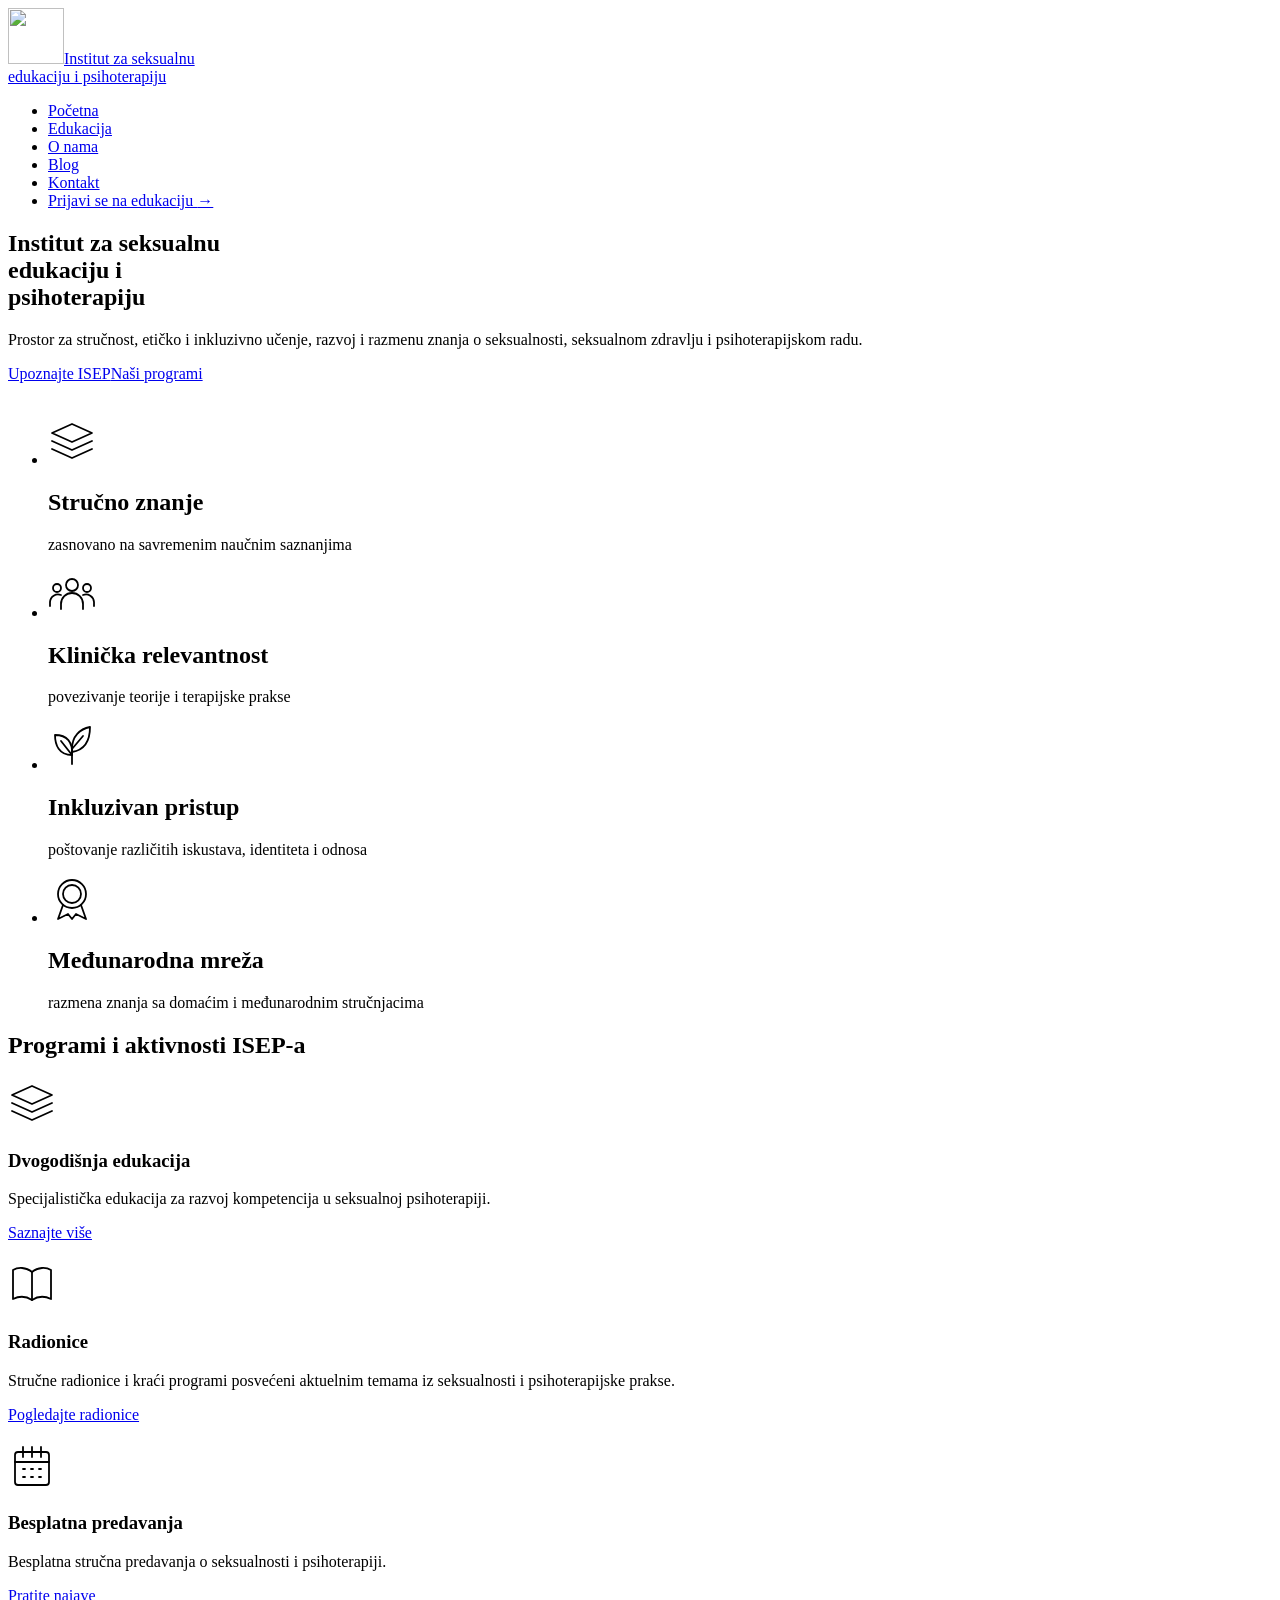
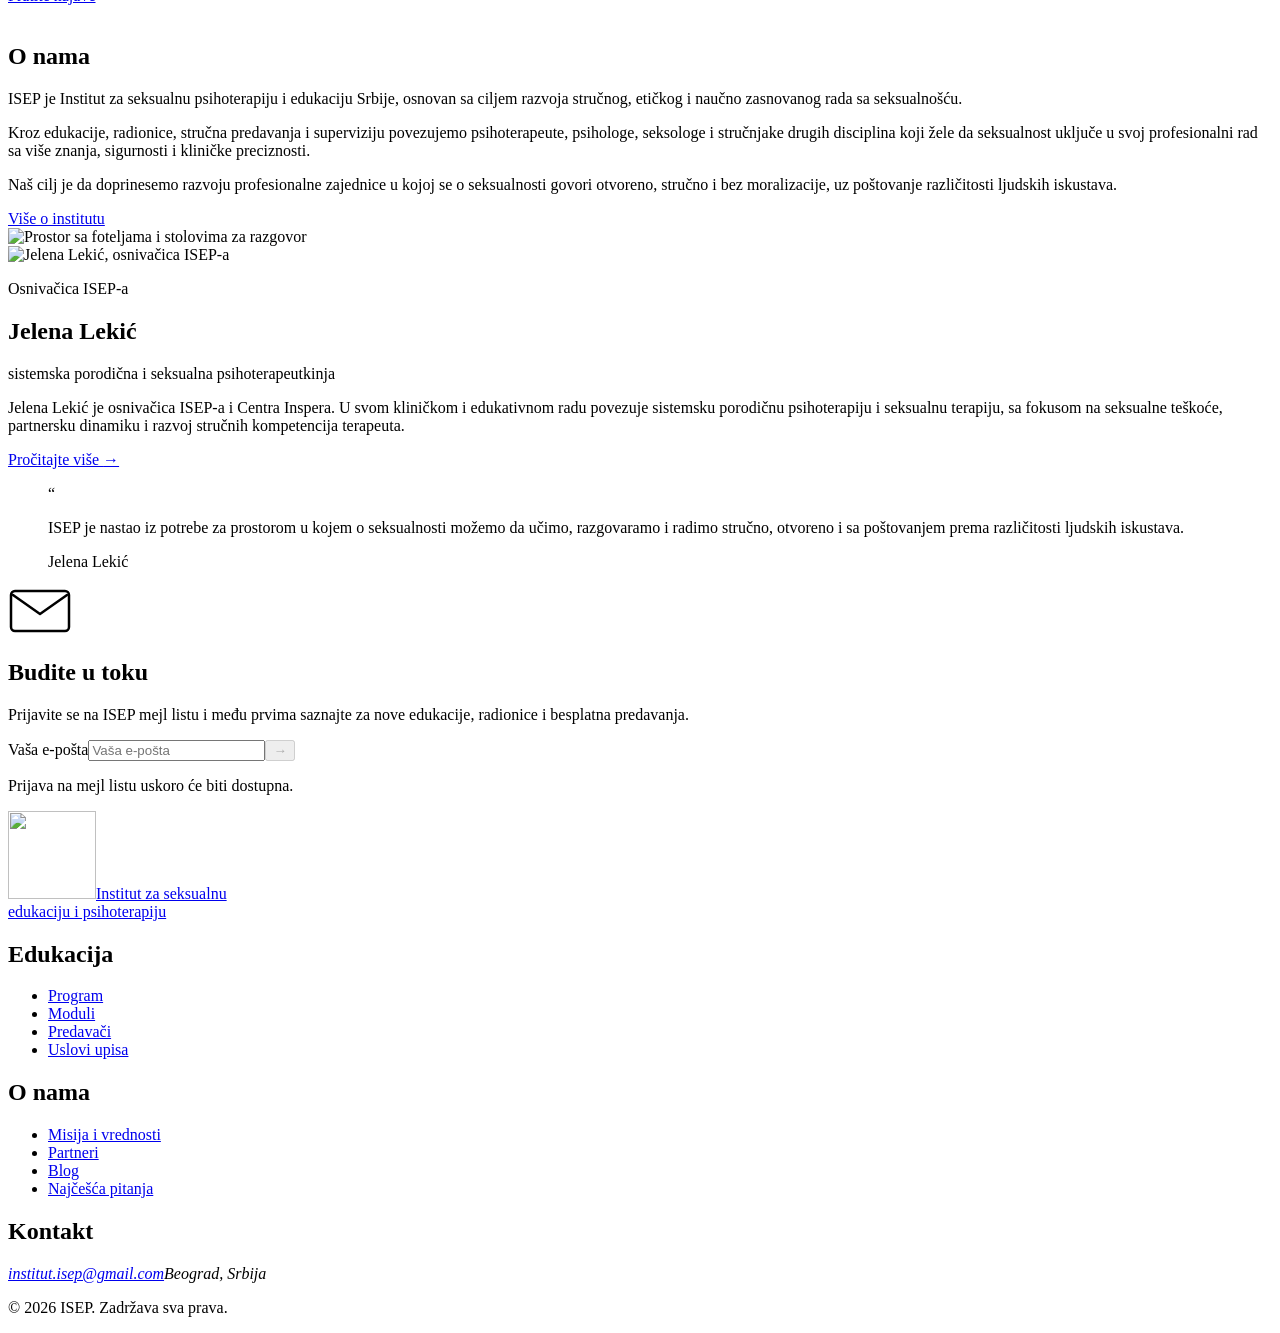
==== commit cbc386d6: "Add files via upload" ====
--- a/index.html
+++ b/index.html
@@ -1,530 +1,3 @@
-<!DOCTYPE html>
-<html lang="sr" class="scroll-smooth">
-<head>
-    <meta charset="UTF-8">
-    <meta name="viewport" content="width=device-width, initial-scale=1.0">
-    <title>Aura — Kreativni Studio & Video Produkcija</title>
-    <link rel="preconnect" href="https://fonts.googleapis.com">
-    <link rel="preconnect" href="https://fonts.gstatic.com" crossorigin>
-    <link href="https://fonts.googleapis.com/css2?family=Inter:wght@300;400;500;600&family=Outfit:wght@400;600;700;800&display=swap" rel="stylesheet">
-    <style>
-        :root {
-            --bg-obsidian: #09090b;
-            --surface-dark: #121216;
-            --surface-card: #18181b;
-            --border-subtle: #27272a;
-            --text-main: #f4f4f5;
-            --text-muted: #a1a1aa;
-            --accent-solar: #f59e0b;
-            --accent-glow: rgba(245, 158, 11, 0.15);
-        }
-
-        * {
-            box-sizing: border-box;
-            margin: 0;
-            padding: 0;
-        }
-
-        body {
-            font-family: 'Inter', sans-serif;
-            background-color: var(--bg-obsidian);
-            color: var(--text-main);
-            line-height: 1.6;
-            overflow-x: hidden;
-        }
-
-        h1, h2, h3, h4 {
-            font-family: 'Outfit', sans-serif;
-            letter-spacing: -0.02em;
-        }
-
-        /* Ambient background glow */
-        .ambient-glow {
-            position: fixed;
-            top: -20vh;
-            left: 50%;
-            transform: translateX(-50%);
-            width: 60vw;
-            height: 40vh;
-            background: radial-gradient(circle, var(--accent-glow) 0%, rgba(9,9,11,0) 70%);
-            z-index: -1;
-            pointer-events: none;
-        }
-
-        /* Navigation */
-        header {
-            position: fixed;
-            top: 0;
-            left: 0;
-            width: 100%;
-            background-color: rgba(9, 9, 11, 0.85);
-            backdrop-filter: blur(12px);
-            border-bottom: 1px solid var(--border-subtle);
-            z-index: 1000;
-        }
-
-        .nav-inner {
-            max-width: 1280px;
-            margin: 0 auto;
-            padding: 1.25rem 2rem;
-            display: flex;
-            justify-content: space-between;
-            align-items: center;
-        }
-
-        .logo {
-            font-family: 'Outfit', sans-serif;
-            font-size: 1.5rem;
-            font-weight: 800;
-            color: var(--text-main);
-            text-decoration: none;
-            letter-spacing: -0.05em;
-            display: flex;
-            align-items: center;
-            gap: 0.5rem;
-        }
-
-        .logo span {
-            color: var(--accent-solar);
-        }
-
-        nav ul {
-            display: flex;
-            list-style: none;
-            gap: 2.5rem;
-            align-items: center;
-        }
-
-        nav a {
-            text-decoration: none;
-            color: var(--text-muted);
-            font-size: 0.95rem;
-            font-weight: 500;
-            transition: color 0.2s ease;
-        }
-
-        nav a:hover {
-            color: var(--text-main);
-        }
-
-        .cta-btn {
-            background-color: var(--text-main);
-            color: var(--bg-obsidian);
-            padding: 0.6rem 1.25rem;
-            border-radius: 6px;
-            font-weight: 600;
-            font-size: 0.9rem;
-            text-decoration: none;
-            transition: background-color 0.2s, transform 0.1s;
-        }
-
-        .cta-btn:hover {
-            background-color: var(--accent-solar);
-            transform: translateY(-1px);
-        }
-
-        /* Hero Section */
-        .hero {
-            padding: 12rem 2rem 8rem;
-            max-width: 1280px;
-            margin: 0 auto;
-            display: grid;
-            grid-template-columns: 1.2fr 0.8fr;
-            gap: 4rem;
-            align-items: center;
-        }
-
-        .hero-content h1 {
-            font-size: clamp(3rem, 5vw, 4.5rem);
-            line-height: 1.08;
-            font-weight: 800;
-            margin-bottom: 1.5rem;
-        }
-
-        .hero-content h1 span {
-            color: var(--accent-solar);
-        }
-
-        .hero-content p {
-            font-size: 1.15rem;
-            color: var(--text-muted);
-            margin-bottom: 2.5rem;
-            max-width: 540px;
-        }
-
-        .hero-actions {
-            display: flex;
-            gap: 1rem;
-            align-items: center;
-        }
-
-        .btn-primary {
-            background-color: var(--accent-solar);
-            color: var(--bg-obsidian);
-            padding: 0.8rem 1.75rem;
-            border-radius: 8px;
-            font-weight: 600;
-            text-decoration: none;
-            transition: opacity 0.2s, transform 0.1s;
-        }
-
-        .btn-primary:hover {
-            opacity: 0.9;
-            transform: translateY(-2px);
-        }
-
-        .btn-secondary {
-            background: transparent;
-            color: var(--text-main);
-            padding: 0.8rem 1.75rem;
-            border-radius: 8px;
-            font-weight: 600;
-            text-decoration: none;
-            border: 1px solid var(--border-subtle);
-            transition: border-color 0.2s;
-        }
-
-        .btn-secondary:hover {
-            border-color: var(--text-muted);
-        }
-
-        .hero-visual {
-            position: relative;
-            border-radius: 16px;
-            overflow: hidden;
-            border: 1px solid var(--border-subtle);
-            background: var(--surface-card);
-            aspect-ratio: 4/3;
-        }
-
-        .hero-visual img {
-            width: 100%;
-            height: 100%;
-            object-fit: cover;
-            filter: grayscale(20%) contrast(105%);
-            transition: filter 0.5s ease;
-        }
-
-        .hero-visual:hover img {
-            filter: grayscale(0%) contrast(100%);
-        }
-
-        /* Main Content Grid */
-        main {
-            max-width: 1280px;
-            margin: 0 auto;
-            padding: 0 2rem 6rem;
-        }
-
-        section {
-            margin-bottom: 8rem;
-        }
-
-        .section-header {
-            margin-bottom: 3rem;
-            max-width: 700px;
-        }
-
-        .section-header span {
-            color: var(--accent-solar);
-            font-size: 0.85rem;
-            font-weight: 700;
-            letter-spacing: 0.15em;
-            text-transform: uppercase;
-            display: block;
-            margin-bottom: 0.75rem;
-        }
-
-        .section-header h2 {
-            font-size: clamp(2rem, 3vw, 2.75rem);
-            font-weight: 700;
-            line-height: 1.2;
-        }
-
-        /* Bento Grid Showcase */
-        .bento-grid {
-            display: grid;
-            grid-template-columns: repeat(12, 1fr);
-            gap: 1.5rem;
-        }
-
-        .bento-card {
-            background-color: var(--surface-card);
-            border: 1px solid var(--border-subtle);
-            border-radius: 16px;
-            padding: 2.5rem;
-            display: flex;
-            flex-direction: column;
-            justify-content: space-between;
-            position: relative;
-            overflow: hidden;
-            transition: border-color 0.3s ease;
-        }
-
-        .bento-card:hover {
-            border-color: rgba(245, 158, 11, 0.4);
-        }
-
-        .bento-card.large {
-            grid-column: span 7;
-        }
-
-        .bento-card.small {
-            grid-column: span 5;
-        }
-
-        .bento-card h3 {
-            font-size: 1.5rem;
-            margin-bottom: 1rem;
-            font-weight: 600;
-        }
-
-        .bento-card p {
-            color: var(--text-muted);
-            margin-bottom: 2rem;
-            font-size: 1.05rem;
-        }
-
-        .card-img-wrap {
-            border-radius: 10px;
-            overflow: hidden;
-            border: 1px solid var(--border-subtle);
-            margin-top: auto;
-            max-height: 280px;
-        }
-
-        .card-img-wrap img {
-            width: 100%;
-            height: 100%;
-            object-fit: cover;
-            display: block;
-        }
-
-        /* Video Showcase Section */
-        .video-showcase {
-            background-color: var(--surface-dark);
-            border: 1px solid var(--border-subtle);
-            border-radius: 20px;
-            padding: 3rem;
-        }
-
-        .video-container {
-            position: relative;
-            width: 100%;
-            padding-bottom: 56.25%; /* 16:9 ratio */
-            background-color: #000;
-            border-radius: 12px;
-            overflow: hidden;
-            border: 1px solid var(--border-subtle);
-            margin-top: 2rem;
-            box-shadow: 0 20px 40px rgba(0,0,0,0.5);
-        }
-
-        .video-container iframe,
-        .video-container video {
-            position: absolute;
-            top: 0;
-            left: 0;
-            width: 100%;
-            height: 100%;
-            border: none;
-        }
-
-        .video-fallback-state {
-            position: absolute;
-            top: 0;
-            left: 0;
-            width: 100%;
-            height: 100%;
-            display: flex;
-            flex-direction: column;
-            align-items: center;
-            justify-content: center;
-            background: linear-gradient(135deg, #111115, #18181b);
-            text-align: center;
-            padding: 2rem;
-        }
-
-        .play-button-pulse {
-            width: 72px;
-            height: 72px;
-            background-color: var(--accent-solar);
-            border-radius: 50%;
-            display: flex;
-            align-items: center;
-            justify-content: center;
-            color: var(--bg-obsidian);
-            margin-bottom: 1.25rem;
-            cursor: pointer;
-            box-shadow: 0 0 0 0 rgba(245, 158, 11, 0.4);
-            animation: pulse 2s infinite;
-        }
-
-        @keyframes pulse {
-            0% {
-                box-shadow: 0 0 0 0 rgba(245, 158, 11, 0.4);
-            }
-            70% {
-                box-shadow: 0 0 0 20px rgba(245, 158, 11, 0);
-            }
-            100% {
-                box-shadow: 0 0 0 0 rgba(245, 158, 11, 0);
-            }
-        }
-
-        /* Footer */
-        footer {
-            border-top: 1px solid var(--border-subtle);
-            background-color: var(--surface-dark);
-            padding: 4rem 2rem;
-            text-align: center;
-        }
-
-        .footer-content {
-            max-width: 1280px;
-            margin: 0 auto;
-            display: flex;
-            flex-direction: column;
-            align-items: center;
-            gap: 1.5rem;
-        }
-
-        .footer-content p {
-            color: var(--text-muted);
-            font-size: 0.95rem;
-        }
-
-        /* Responsive Design */
-        @media (max-width: 1024px) {
-            .hero {
-                grid-template-columns: 1fr;
-                padding-top: 9rem;
-                gap: 3rem;
-            }
-            .bento-card.large,
-            .bento-card.small {
-                grid-column: span 12;
-            }
-            nav ul {
-                display: none;
-            }
-        }
-    </style>
-</head>
-<body>
-
-    <div class="ambient-glow"></div>
-
-    <header>
-        <div class="nav-inner">
-            <a href="#" class="logo">Aura<span>.</span></a>
-            <nav>
-                <ul>
-                    <li><a href="#projekti">Projekti</a></li>
-                    <li><a href="#o-nama">Filozofija</a></li>
-                    <li><a href="#video">Video Produkcija</a></li>
-                    <li><a href="#kontakt">Kontakt</a></li>
-                </ul>
-            </nav>
-            <a href="#kontakt" class="cta-btn">Započnimo saradnju</a>
-        </div>
-    </header>
-
-    <section class="hero">
-        <div class="hero-content">
-            <h1>Vizuelne priče koje pomeraju <span>granice</span>.</h1>
-            <p>Spajamo vrhunski dizajn, naprednu tehnologiju i filmsku produkciju kako bismo vašem brendu dali prepoznatljiv identitet i glas.</p>
-            <div class="hero-actions">
-                <a href="#video" class="btn-primary">Pogledaj Showreel</a>
-                <a href="#projekti" class="btn-secondary">Istraži radove</a>
-            </div>
-        </div>
-        <div class="hero-visual">
-            <img src="https://images.unsplash.com/photo-1618005182384-a83a8bd57fbe?q=80&w=1000&auto=format&fit=crop" alt="Moderni vizuelni rad">
-        </div>
-    </section>
-
-    <main>
-        <!-- Bento Grid Text & Images Section -->
-        <section id="projekti">
-            <div class="section-header">
-                <span>Struktura i Sadržaj</span>
-                <h2>Precizno dizajnirani prostori za vaše ideje i slike.</h2>
-            </div>
-
-            <div class="bento-grid">
-                <!-- Large Card -->
-                <div class="bento-card large">
-                    <div>
-                        <h3>Tekstualna i vizuelna harmonija</h3>
-                        <p>Svaki element na stranici pažljivo je postavljen da komunicira kvalitet i poverenje. Pored jasnih tekstualnih blokova, podržane su visoko-rezolutne slike koje ističu vaš rad u najboljem svetlu.</p>
-                    </div>
-                    <div class="card-img-wrap">
-                        <img src="https://images.unsplash.com/photo-1600585154340-be6161a56a0c?q=80&w=1000&auto=format&fit=crop" alt="Arhitektura enterijera">
-                    </div>
-                </div>
-
-                <!-- Small Card -->
-                <div class="bento-card small">
-                    <div>
-                        <h3>Modularnost</h3>
-                        <p>Fleksibilan raspored omogućava lako dodavanje novih članaka, galerija ili sekcija bez narušavanja modernog estetskog identiteta.</p>
-                    </div>
-                    <div class="card-img-wrap" style="height: 180px;">
-                        <img src="https://images.unsplash.com/photo-1550745165-9bc0b252726f?q=80&w=1000&auto=format&fit=crop" alt="Digitalna umetnost">
-                    </div>
-                </div>
-            </div>
-        </section>
-
-        <!-- Video Support Section -->
-        <section id="video">
-            <div class="section-header">
-                <span>Buduća Video Podrška</span>
-                <h2>Spremno za dinamične video formate i kinematografske priče.</h2>
-            </div>
-
-            <div class="video-showcase">
-                <p style="color: var(--text-muted); font-size: 1.05rem; max-width: 800px;">
-                    Sekcija podržava ugrađivanje YouTube i Vimeo snimaka visoke definicije, kao i direktno strimovanje MP4 video fajlova preko HTML5 plejera sa potpunom kontrolom reprodukcije.
-                </p>
-
-                <div class="video-container">
-                    <!-- Opcija za iframe sa YouTube-a: -->
-                    <!-- <iframe src="https://www.youtube.com/embed/VAŠ_VIDEO_ID" allow="accelerometer; autoplay; clipboard-write; encrypted-media; gyroscope; picture-in-picture" allowfullscreen></iframe> -->
-
-                    <!-- Stanje spremnosti za video -->
-                    <div class="video-fallback-state">
-                        <div class="play-button-pulse">
-                            <svg width="24" height="24" viewBox="0 0 24 24" fill="none" stroke="currentColor" stroke-width="2.5" stroke-linecap="round" stroke-linejoin="round"><polygon points="5 3 19 12 5 21 5 3"></polygon></svg>
-                        </div>
-                        <h4 style="font-size: 1.25rem; margin-bottom: 0.5rem;">Video plejer spreman za integraciju</h4>
-                        <p style="color: var(--text-muted); font-size: 0.9rem; max-width: 400px;">Unesite link vašeg videa ili zamenite ovaj element HTML5 video tagom.</p>
-                    </div>
-                </div>
-            </div>
-        </section>
-
-        <!-- Contact Section -->
-        <section id="kontakt">
-            <div class="section-header">
-                <span>Kontakt</span>
-                <h2>Spremni da započnemo vaš sledeći projekat?</h2>
-            </div>
-            <div class="bento-card" style="grid-column: span 12; padding: 3rem; background: var(--surface-dark);">
-                <p style="font-size: 1.15rem; margin-bottom: 1.5rem;">Javite nam se i razgovarajte sa našim timom o vašim idejama. Tu smo da ih pretvorimo u stvarnost.</p>
-                <p style="margin-bottom: 0.5rem;"><strong>Email:</strong> studio@aura-creative.rs</p>
-                <p><strong>Lokacija:</strong> Beograd / Dostupno širom sveta</p>
-            </div>
-        </section>
-    </main>
-
-    <footer>
-        <div class="footer-content">
-            <a href="#" class="logo" style="font-size: 1.25rem;">Aura<span>.</span></a>
-            <p>&copy; 2026 Aura Studio. Sva prava zadržana. Dizajnirano sa pažnjom.</p>
-        </div>
-    </footer>
-
-</body>
-</html>+<!DOCTYPE html><html lang="sr"><head><meta charset="utf-8"><meta name="viewport" content="width=device-width, initial-scale=1"><meta name="generator" content="Astro v7.4.13"><title>
+      ISEP | Institut za seksualnu edukaciju i psihoterapiju
+    </title><meta name="description" content="Upoznajte ISEP, program edukacije iz seksualne psihoterapije, module i predavače."><link rel="icon" type="image/svg+xml" href="/favicon.svg"><link rel="stylesheet" href="/_astro/index.xzTRpw5R.css"></head><body><header class="site-header" data-astro-cid-nen7h5rs><div class="header-inner" data-astro-cid-nen7h5rs><a class="brand" href="/" aria-label="ISEP — početna" data-astro-cid-nen7h5rs><img src="/images/isep-logo.png" alt="" width="56" height="56" data-astro-cid-nen7h5rs><span class="brand-name" data-astro-cid-nen7h5rs>Institut za seksualnu<br data-astro-cid-nen7h5rs>edukaciju i psihoterapiju</span></a><nav aria-label="Glavna navigacija" data-astro-cid-nen7h5rs><ul class="nav-list" data-astro-cid-nen7h5rs><li data-astro-cid-nen7h5rs><a href="/" class="nav-link active" aria-current="page" data-astro-cid-nen7h5rs>Početna</a></li><li data-astro-cid-nen7h5rs><a href="/edukacija/" class="nav-link" data-astro-cid-nen7h5rs>Edukacija</a></li><li data-astro-cid-nen7h5rs><a href="/o-nama/" class="nav-link" data-astro-cid-nen7h5rs>O nama</a></li><li data-astro-cid-nen7h5rs><a href="/blog/" class="nav-link" data-astro-cid-nen7h5rs>Blog</a></li><li data-astro-cid-nen7h5rs><a href="/kontakt/" class="nav-link" data-astro-cid-nen7h5rs>Kontakt</a></li><li data-astro-cid-nen7h5rs><a class="apply-button" href="/prijava/" data-astro-cid-nen7h5rs>Prijavi se na edukaciju <span aria-hidden="true" data-astro-cid-nen7h5rs>→</span></a></li></ul></nav></div></header><main><section class="home-hero" aria-labelledby="home-title" data-astro-cid-glgfkru5><div class="hero-inner" data-astro-cid-glgfkru5><div class="hero-content" data-astro-cid-glgfkru5><h1 id="home-title" data-astro-cid-glgfkru5>Institut za seksualnu<br data-astro-cid-glgfkru5>edukaciju i<br data-astro-cid-glgfkru5><span data-astro-cid-glgfkru5>psihoterapiju</span></h1><p class="hero-description" data-astro-cid-glgfkru5>Prostor za stručnost, etičko i inkluzivno učenje, razvoj i razmenu znanja o seksualnosti, seksualnom zdravlju i psihoterapijskom radu.</p><div class="hero-actions" data-astro-cid-glgfkru5><a class="button button-primary" href="/o-nama/" data-astro-cid-glgfkru5>Upoznajte ISEP</a><a class="button button-secondary" href="#programi" data-astro-cid-glgfkru5>Naši programi</a></div></div><div class="hero-visual" data-astro-cid-glgfkru5><img src="/images/hero-home.jpg" alt="" fetchpriority="high" data-astro-cid-glgfkru5></div></div></section><section class="values" aria-label="Vrednosti instituta" data-astro-cid-xwk4mbih><ul class="values-inner" data-astro-cid-xwk4mbih><li class="value" data-astro-cid-xwk4mbih><span class="value-icon" data-astro-cid-xwk4mbih><svg xmlns="http://www.w3.org/2000/svg" width="48" height="48" viewBox="0 0 48 48" fill="none" stroke="currentColor" stroke-width="1.8" stroke-linecap="round" stroke-linejoin="round" aria-hidden="true"><path d="M4 16 24 7l20 9-20 9L4 16Z"></path><path d="m4 24 20 9 20-9"></path><path d="m4 32 20 9 20-9"></path></svg></span><div class="value-content" data-astro-cid-xwk4mbih><h2 data-astro-cid-xwk4mbih>Stručno znanje</h2><p data-astro-cid-xwk4mbih>zasnovano na savremenim naučnim saznanjima</p></div></li><li class="value" data-astro-cid-xwk4mbih><span class="value-icon" data-astro-cid-xwk4mbih><svg xmlns="http://www.w3.org/2000/svg" width="48" height="48" viewBox="0 0 48 48" fill="none" stroke="currentColor" stroke-width="1.8" stroke-linecap="round" stroke-linejoin="round" aria-hidden="true"><circle cx="24" cy="15" r="6"></circle><circle cx="9" cy="18" r="4"></circle><circle cx="39" cy="18" r="4"></circle><path d="M13 39v-5a11 11 0 0 1 22 0v5"></path><path d="M2 36v-4a8 8 0 0 1 11-7"></path><path d="M46 36v-4a8 8 0 0 0-11-7"></path></svg></span><div class="value-content" data-astro-cid-xwk4mbih><h2 data-astro-cid-xwk4mbih>Klinička relevantnost</h2><p data-astro-cid-xwk4mbih>povezivanje teorije i terapijske prakse</p></div></li><li class="value" data-astro-cid-xwk4mbih><span class="value-icon" data-astro-cid-xwk4mbih><svg xmlns="http://www.w3.org/2000/svg" width="48" height="48" viewBox="0 0 48 48" fill="none" stroke="currentColor" stroke-width="1.8" stroke-linecap="round" stroke-linejoin="round" aria-hidden="true"><path d="M24 42V25"></path><path d="M24 33C11 33 7 23 7 13c12 0 18 7 17 20Z"></path><path d="M24 27C24 14 32 7 42 5c0 13-5 23-18 25"></path><path d="m13 19 11 14M24 27l11-13"></path></svg></span><div class="value-content" data-astro-cid-xwk4mbih><h2 data-astro-cid-xwk4mbih>Inkluzivan pristup</h2><p data-astro-cid-xwk4mbih>poštovanje različitih iskustava, identiteta i odnosa</p></div></li><li class="value" data-astro-cid-xwk4mbih><span class="value-icon" data-astro-cid-xwk4mbih><svg xmlns="http://www.w3.org/2000/svg" width="48" height="48" viewBox="0 0 48 48" fill="none" stroke="currentColor" stroke-width="1.8" stroke-linecap="round" stroke-linejoin="round" aria-hidden="true"><circle cx="24" cy="19" r="14"></circle><circle cx="24" cy="19" r="9"></circle><path d="m15 30-5 14 10-5 4 5 4-5 10 5-5-14"></path></svg></span><div class="value-content" data-astro-cid-xwk4mbih><h2 data-astro-cid-xwk4mbih>Međunarodna mreža</h2><p data-astro-cid-xwk4mbih>razmena znanja sa domaćim i međunarodnim stručnjacima</p></div></li></ul></section><section class="programs" id="programi" aria-labelledby="programs-title" data-astro-cid-eg22su5c><div class="programs-inner" data-astro-cid-eg22su5c><h2 id="programs-title" data-astro-cid-eg22su5c>Programi i aktivnosti ISEP-a</h2><div class="program-grid" data-astro-cid-eg22su5c><article class="program-card" data-astro-cid-eg22su5c><div class="card-content" data-astro-cid-eg22su5c><span class="card-icon" data-astro-cid-eg22su5c><svg xmlns="http://www.w3.org/2000/svg" width="48" height="48" viewBox="0 0 48 48" fill="none" stroke="currentColor" stroke-width="1.8" stroke-linecap="round" stroke-linejoin="round" aria-hidden="true"><path d="M4 16 24 7l20 9-20 9L4 16Z"></path><path d="m4 24 20 9 20-9"></path><path d="m4 32 20 9 20-9"></path></svg></span><h3 data-astro-cid-eg22su5c>Dvogodišnja edukacija</h3><p data-astro-cid-eg22su5c>Specijalistička edukacija za razvoj kompetencija u seksualnoj psihoterapiji.</p><a href="/edukacija/" data-astro-cid-eg22su5c>Saznajte više</a></div><div class="card-image" data-astro-cid-eg22su5c><img src="/images/program-edukacija.jpg" alt="" loading="lazy" data-astro-cid-eg22su5c></div></article><article class="program-card" data-astro-cid-eg22su5c><div class="card-content" data-astro-cid-eg22su5c><span class="card-icon" data-astro-cid-eg22su5c><svg xmlns="http://www.w3.org/2000/svg" width="48" height="48" viewBox="0 0 48 48" fill="none" stroke="currentColor" stroke-width="1.8" stroke-linecap="round" stroke-linejoin="round" aria-hidden="true"><path d="M24 12C18 7 10 7 5 10v29c6-3 13-3 19 1 6-4 13-4 19-1V10c-5-3-13-3-19 2Z"></path><path d="M24 12v28"></path></svg></span><h3 data-astro-cid-eg22su5c>Radionice</h3><p data-astro-cid-eg22su5c>Stručne radionice i kraći programi posvećeni aktuelnim temama iz seksualnosti i psihoterapijske prakse.</p><a href="/radionice/" data-astro-cid-eg22su5c>Pogledajte radionice</a></div><div class="card-image" data-astro-cid-eg22su5c><img src="/images/program-radionice.jpg" alt="" loading="lazy" data-astro-cid-eg22su5c></div></article><article class="program-card" data-astro-cid-eg22su5c><div class="card-content" data-astro-cid-eg22su5c><span class="card-icon" data-astro-cid-eg22su5c><svg xmlns="http://www.w3.org/2000/svg" width="48" height="48" viewBox="0 0 48 48" fill="none" stroke="currentColor" stroke-width="1.8" stroke-linecap="round" stroke-linejoin="round" aria-hidden="true"><rect x="7" y="10" width="34" height="33" rx="3"></rect><path d="M7 20h34M15 5v10M24 5v10M33 5v10"></path><path d="M15 27h2m6 0h2m6 0h2M15 35h2m6 0h2m6 0h2"></path></svg></span><h3 data-astro-cid-eg22su5c>Besplatna predavanja</h3><p data-astro-cid-eg22su5c>Besplatna stručna predavanja o seksualnosti i psihoterapiji.</p><a href="/predavanja/" data-astro-cid-eg22su5c>Pratite najave</a></div><div class="card-image" data-astro-cid-eg22su5c><img src="/images/program-predavanja.jpg" alt="" loading="lazy" data-astro-cid-eg22su5c></div></article></div></div></section><section class="home-about" aria-labelledby="about-title" data-astro-cid-7cdrz2x2><div class="about-inner" data-astro-cid-7cdrz2x2><div class="about-content" data-astro-cid-7cdrz2x2><h2 id="about-title" data-astro-cid-7cdrz2x2>O nama</h2><p data-astro-cid-7cdrz2x2>ISEP je Institut za seksualnu psihoterapiju i edukaciju Srbije, osnovan sa ciljem razvoja stručnog, etičkog i naučno zasnovanog rada sa seksualnošću.</p><p data-astro-cid-7cdrz2x2>Kroz edukacije, radionice, stručna predavanja i superviziju povezujemo psihoterapeute, psihologe, seksologe i stručnjake drugih disciplina koji žele da seksualnost uključe u svoj profesionalni rad sa više znanja, sigurnosti i kliničke preciznosti.</p><p data-astro-cid-7cdrz2x2>Naš cilj je da doprinesemo razvoju profesionalne zajednice u kojoj se o seksualnosti govori otvoreno, stručno i bez moralizacije, uz poštovanje različitosti ljudskih iskustava.</p><a class="about-button" href="/o-nama/" data-astro-cid-7cdrz2x2>Više o institutu</a></div><div class="about-visual" data-astro-cid-7cdrz2x2><img src="/images/o-nama.jpg" alt="Prostor sa foteljama i stolovima za razgovor" loading="lazy" data-astro-cid-7cdrz2x2></div></div></section><section class="founder" aria-labelledby="founder-title" data-astro-cid-enpihauw><div class="founder-inner" data-astro-cid-enpihauw><div class="founder-photo" data-astro-cid-enpihauw><div class="photo-frame" data-astro-cid-enpihauw><img src="/images/jelena-lekic.jpg" alt="Jelena Lekić, osnivačica ISEP-a" loading="lazy" data-astro-cid-enpihauw></div></div><div class="founder-content" data-astro-cid-enpihauw><p class="eyebrow" data-astro-cid-enpihauw>Osnivačica ISEP-a</p><h2 id="founder-title" data-astro-cid-enpihauw>Jelena <span data-astro-cid-enpihauw>Lekić</span></h2><p class="founder-role" data-astro-cid-enpihauw>sistemska porodična i seksualna psihoterapeutkinja</p><p class="founder-description" data-astro-cid-enpihauw>Jelena Lekić je osnivačica ISEP-a i Centra Inspera. U svom kliničkom i edukativnom radu povezuje sistemsku porodičnu psihoterapiju i seksualnu terapiju, sa fokusom na seksualne teškoće, partnersku dinamiku i razvoj stručnih kompetencija terapeuta.</p><a class="founder-link" href="/o-nama/jelena-lekic/" data-astro-cid-enpihauw>Pročitajte više <span aria-hidden="true" data-astro-cid-enpihauw>→</span></a></div><blockquote class="founder-quote" data-astro-cid-enpihauw><span class="quote-mark" aria-hidden="true" data-astro-cid-enpihauw>“</span><p data-astro-cid-enpihauw>ISEP je nastao iz potrebe za prostorom u kojem o seksualnosti možemo da učimo, razgovaramo i radimo stručno, otvoreno i sa poštovanjem prema različitosti ljudskih iskustava.</p><footer data-astro-cid-enpihauw>Jelena Lekić</footer></blockquote></div></section><section class="newsletter" aria-labelledby="newsletter-title" data-astro-cid-drywyjjs><div class="newsletter-inner" data-astro-cid-drywyjjs><div class="newsletter-intro" data-astro-cid-drywyjjs><div class="newsletter-icon" data-astro-cid-drywyjjs><svg xmlns="http://www.w3.org/2000/svg" width="64" height="48" viewBox="0 0 64 48" fill="none" stroke="currentColor" stroke-width="2.5" stroke-linecap="round" stroke-linejoin="round" aria-hidden="true" data-astro-cid-drywyjjs><rect x="3" y="4" width="58" height="40" rx="4" data-astro-cid-drywyjjs></rect><path d="m5 8 27 19L59 8" data-astro-cid-drywyjjs></path></svg></div><div class="newsletter-copy" data-astro-cid-drywyjjs><h2 id="newsletter-title" data-astro-cid-drywyjjs>Budite u toku</h2><p data-astro-cid-drywyjjs>Prijavite se na ISEP mejl listu i među prvima saznajte za nove edukacije, radionice i besplatna predavanja.</p></div></div><div class="newsletter-signup" data-astro-cid-drywyjjs><div class="email-control" data-astro-cid-drywyjjs><label class="visually-hidden" for="newsletter-email" data-astro-cid-drywyjjs>Vaša e-pošta</label><input id="newsletter-email" type="email" name="email" placeholder="Vaša e-pošta" autocomplete="email" aria-describedby="newsletter-note" data-astro-cid-drywyjjs><button type="button" disabled aria-label="Prijava na mejl listu još nije dostupna" data-astro-cid-drywyjjs><span aria-hidden="true" data-astro-cid-drywyjjs>→</span></button></div><p class="newsletter-note" id="newsletter-note" data-astro-cid-drywyjjs>Prijava na mejl listu uskoro će biti dostupna.</p></div></div></section></main><footer class="site-footer" data-astro-cid-jo6i4kqk><div class="footer-inner" data-astro-cid-jo6i4kqk><div class="footer-top" data-astro-cid-jo6i4kqk><a class="footer-brand" href="/" aria-label="ISEP — početna" data-astro-cid-jo6i4kqk><img src="/images/isep-logo.png" alt="" width="88" height="88" loading="lazy" data-astro-cid-jo6i4kqk><span data-astro-cid-jo6i4kqk>Institut za seksualnu<br data-astro-cid-jo6i4kqk>edukaciju i psihoterapiju</span></a><nav class="footer-column" aria-labelledby="footer-education" data-astro-cid-jo6i4kqk><h2 id="footer-education" data-astro-cid-jo6i4kqk>Edukacija</h2><ul data-astro-cid-jo6i4kqk><li data-astro-cid-jo6i4kqk><a href="/edukacija/" data-astro-cid-jo6i4kqk>Program</a></li><li data-astro-cid-jo6i4kqk><a href="/edukacija/#moduli" data-astro-cid-jo6i4kqk>Moduli</a></li><li data-astro-cid-jo6i4kqk><a href="/edukacija/#predavaci" data-astro-cid-jo6i4kqk>Predavači</a></li><li data-astro-cid-jo6i4kqk><a href="/edukacija/#uslovi-upisa" data-astro-cid-jo6i4kqk>Uslovi upisa</a></li></ul></nav><nav class="footer-column" aria-labelledby="footer-about" data-astro-cid-jo6i4kqk><h2 id="footer-about" data-astro-cid-jo6i4kqk>O nama</h2><ul data-astro-cid-jo6i4kqk><li data-astro-cid-jo6i4kqk><a href="/o-nama/#misija" data-astro-cid-jo6i4kqk>Misija i vrednosti</a></li><li data-astro-cid-jo6i4kqk><a href="/o-nama/#partneri" data-astro-cid-jo6i4kqk>Partneri</a></li><li data-astro-cid-jo6i4kqk><a href="/blog/" data-astro-cid-jo6i4kqk>Blog</a></li><li data-astro-cid-jo6i4kqk><a href="/edukacija/#cesta-pitanja" data-astro-cid-jo6i4kqk>Najčešća pitanja</a></li></ul></nav><div class="footer-column footer-contact" data-astro-cid-jo6i4kqk><h2 data-astro-cid-jo6i4kqk>Kontakt</h2><address data-astro-cid-jo6i4kqk><a href="mailto:institut.isep@gmail.com" data-astro-cid-jo6i4kqk>institut.isep@gmail.com</a><span data-astro-cid-jo6i4kqk>Beograd, Srbija</span></address></div></div><div class="footer-bottom" data-astro-cid-jo6i4kqk><p class="copyright" data-astro-cid-jo6i4kqk>© 2026 ISEP. Zadržava sva prava.</p></div></div></footer></body></html>
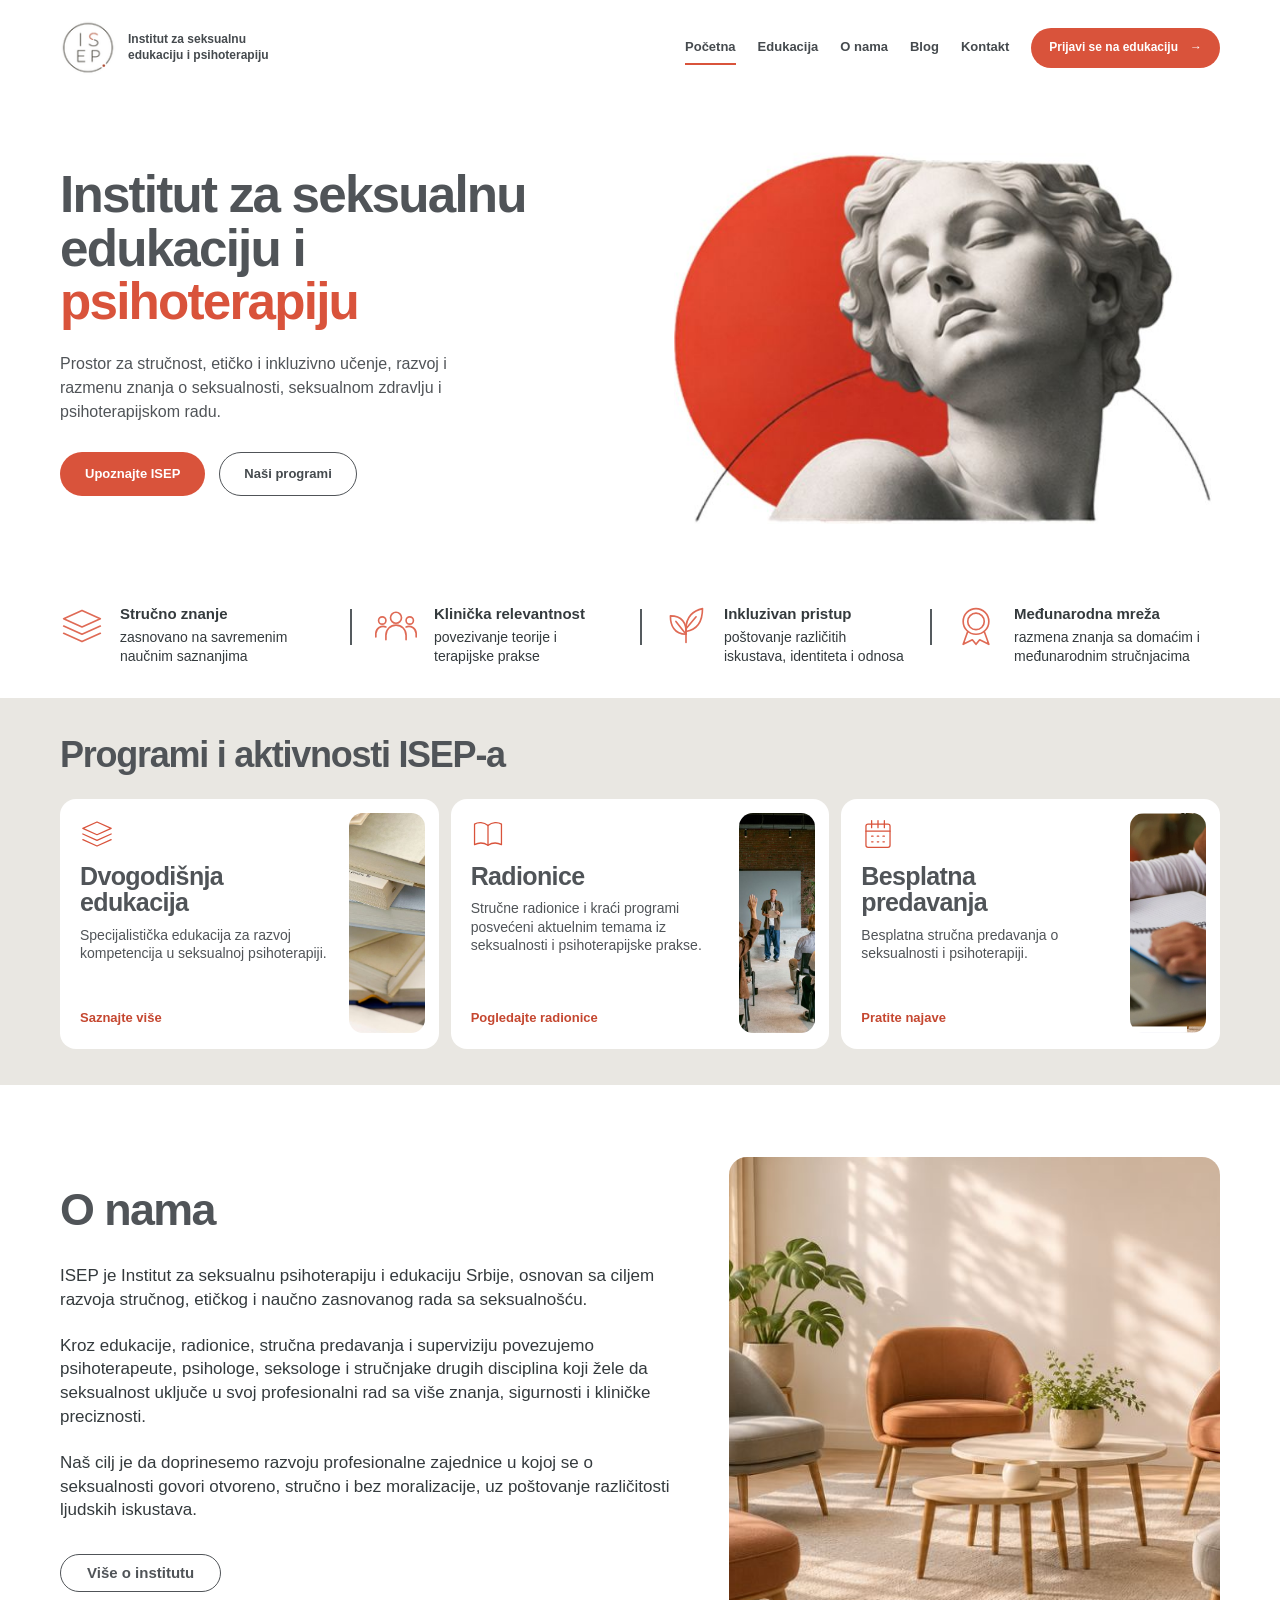
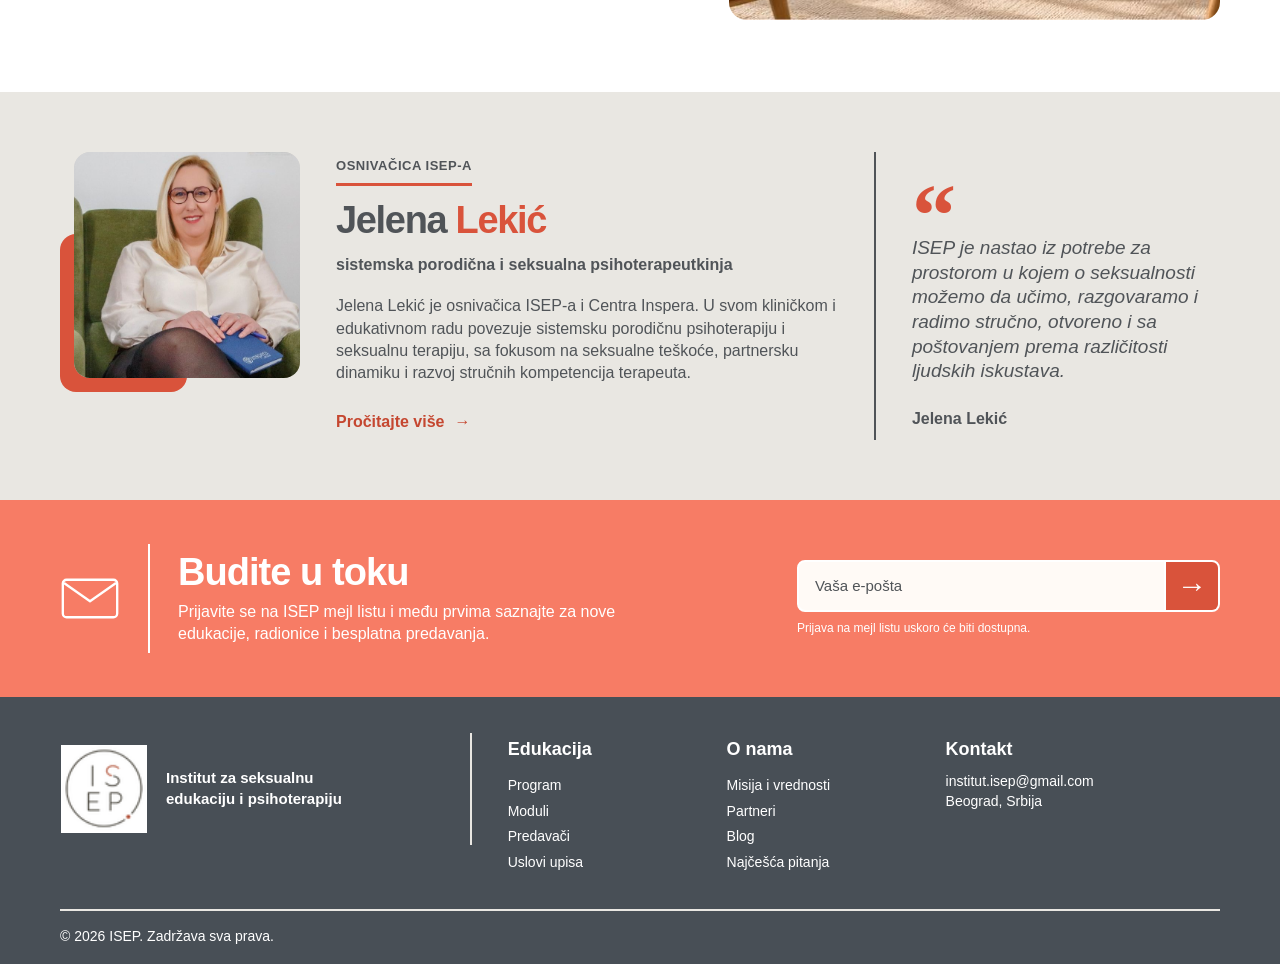
==== commit 3a463d42: "Ažurirana početna i dodata stranica edukacije" ====
--- a/index.html
+++ b/index.html
@@ -1,3 +1,3 @@
 <!DOCTYPE html><html lang="sr"><head><meta charset="utf-8"><meta name="viewport" content="width=device-width, initial-scale=1"><meta name="generator" content="Astro v7.4.13"><title>
       ISEP | Institut za seksualnu edukaciju i psihoterapiju
-    </title><meta name="description" content="Upoznajte ISEP, program edukacije iz seksualne psihoterapije, module i predavače."><link rel="icon" type="image/svg+xml" href="/favicon.svg"><link rel="stylesheet" href="/_astro/index.xzTRpw5R.css"></head><body><header class="site-header" data-astro-cid-nen7h5rs><div class="header-inner" data-astro-cid-nen7h5rs><a class="brand" href="/" aria-label="ISEP — početna" data-astro-cid-nen7h5rs><img src="/images/isep-logo.png" alt="" width="56" height="56" data-astro-cid-nen7h5rs><span class="brand-name" data-astro-cid-nen7h5rs>Institut za seksualnu<br data-astro-cid-nen7h5rs>edukaciju i psihoterapiju</span></a><nav aria-label="Glavna navigacija" data-astro-cid-nen7h5rs><ul class="nav-list" data-astro-cid-nen7h5rs><li data-astro-cid-nen7h5rs><a href="/" class="nav-link active" aria-current="page" data-astro-cid-nen7h5rs>Početna</a></li><li data-astro-cid-nen7h5rs><a href="/edukacija/" class="nav-link" data-astro-cid-nen7h5rs>Edukacija</a></li><li data-astro-cid-nen7h5rs><a href="/o-nama/" class="nav-link" data-astro-cid-nen7h5rs>O nama</a></li><li data-astro-cid-nen7h5rs><a href="/blog/" class="nav-link" data-astro-cid-nen7h5rs>Blog</a></li><li data-astro-cid-nen7h5rs><a href="/kontakt/" class="nav-link" data-astro-cid-nen7h5rs>Kontakt</a></li><li data-astro-cid-nen7h5rs><a class="apply-button" href="/prijava/" data-astro-cid-nen7h5rs>Prijavi se na edukaciju <span aria-hidden="true" data-astro-cid-nen7h5rs>→</span></a></li></ul></nav></div></header><main><section class="home-hero" aria-labelledby="home-title" data-astro-cid-glgfkru5><div class="hero-inner" data-astro-cid-glgfkru5><div class="hero-content" data-astro-cid-glgfkru5><h1 id="home-title" data-astro-cid-glgfkru5>Institut za seksualnu<br data-astro-cid-glgfkru5>edukaciju i<br data-astro-cid-glgfkru5><span data-astro-cid-glgfkru5>psihoterapiju</span></h1><p class="hero-description" data-astro-cid-glgfkru5>Prostor za stručnost, etičko i inkluzivno učenje, razvoj i razmenu znanja o seksualnosti, seksualnom zdravlju i psihoterapijskom radu.</p><div class="hero-actions" data-astro-cid-glgfkru5><a class="button button-primary" href="/o-nama/" data-astro-cid-glgfkru5>Upoznajte ISEP</a><a class="button button-secondary" href="#programi" data-astro-cid-glgfkru5>Naši programi</a></div></div><div class="hero-visual" data-astro-cid-glgfkru5><img src="/images/hero-home.jpg" alt="" fetchpriority="high" data-astro-cid-glgfkru5></div></div></section><section class="values" aria-label="Vrednosti instituta" data-astro-cid-xwk4mbih><ul class="values-inner" data-astro-cid-xwk4mbih><li class="value" data-astro-cid-xwk4mbih><span class="value-icon" data-astro-cid-xwk4mbih><svg xmlns="http://www.w3.org/2000/svg" width="48" height="48" viewBox="0 0 48 48" fill="none" stroke="currentColor" stroke-width="1.8" stroke-linecap="round" stroke-linejoin="round" aria-hidden="true"><path d="M4 16 24 7l20 9-20 9L4 16Z"></path><path d="m4 24 20 9 20-9"></path><path d="m4 32 20 9 20-9"></path></svg></span><div class="value-content" data-astro-cid-xwk4mbih><h2 data-astro-cid-xwk4mbih>Stručno znanje</h2><p data-astro-cid-xwk4mbih>zasnovano na savremenim naučnim saznanjima</p></div></li><li class="value" data-astro-cid-xwk4mbih><span class="value-icon" data-astro-cid-xwk4mbih><svg xmlns="http://www.w3.org/2000/svg" width="48" height="48" viewBox="0 0 48 48" fill="none" stroke="currentColor" stroke-width="1.8" stroke-linecap="round" stroke-linejoin="round" aria-hidden="true"><circle cx="24" cy="15" r="6"></circle><circle cx="9" cy="18" r="4"></circle><circle cx="39" cy="18" r="4"></circle><path d="M13 39v-5a11 11 0 0 1 22 0v5"></path><path d="M2 36v-4a8 8 0 0 1 11-7"></path><path d="M46 36v-4a8 8 0 0 0-11-7"></path></svg></span><div class="value-content" data-astro-cid-xwk4mbih><h2 data-astro-cid-xwk4mbih>Klinička relevantnost</h2><p data-astro-cid-xwk4mbih>povezivanje teorije i terapijske prakse</p></div></li><li class="value" data-astro-cid-xwk4mbih><span class="value-icon" data-astro-cid-xwk4mbih><svg xmlns="http://www.w3.org/2000/svg" width="48" height="48" viewBox="0 0 48 48" fill="none" stroke="currentColor" stroke-width="1.8" stroke-linecap="round" stroke-linejoin="round" aria-hidden="true"><path d="M24 42V25"></path><path d="M24 33C11 33 7 23 7 13c12 0 18 7 17 20Z"></path><path d="M24 27C24 14 32 7 42 5c0 13-5 23-18 25"></path><path d="m13 19 11 14M24 27l11-13"></path></svg></span><div class="value-content" data-astro-cid-xwk4mbih><h2 data-astro-cid-xwk4mbih>Inkluzivan pristup</h2><p data-astro-cid-xwk4mbih>poštovanje različitih iskustava, identiteta i odnosa</p></div></li><li class="value" data-astro-cid-xwk4mbih><span class="value-icon" data-astro-cid-xwk4mbih><svg xmlns="http://www.w3.org/2000/svg" width="48" height="48" viewBox="0 0 48 48" fill="none" stroke="currentColor" stroke-width="1.8" stroke-linecap="round" stroke-linejoin="round" aria-hidden="true"><circle cx="24" cy="19" r="14"></circle><circle cx="24" cy="19" r="9"></circle><path d="m15 30-5 14 10-5 4 5 4-5 10 5-5-14"></path></svg></span><div class="value-content" data-astro-cid-xwk4mbih><h2 data-astro-cid-xwk4mbih>Međunarodna mreža</h2><p data-astro-cid-xwk4mbih>razmena znanja sa domaćim i međunarodnim stručnjacima</p></div></li></ul></section><section class="programs" id="programi" aria-labelledby="programs-title" data-astro-cid-eg22su5c><div class="programs-inner" data-astro-cid-eg22su5c><h2 id="programs-title" data-astro-cid-eg22su5c>Programi i aktivnosti ISEP-a</h2><div class="program-grid" data-astro-cid-eg22su5c><article class="program-card" data-astro-cid-eg22su5c><div class="card-content" data-astro-cid-eg22su5c><span class="card-icon" data-astro-cid-eg22su5c><svg xmlns="http://www.w3.org/2000/svg" width="48" height="48" viewBox="0 0 48 48" fill="none" stroke="currentColor" stroke-width="1.8" stroke-linecap="round" stroke-linejoin="round" aria-hidden="true"><path d="M4 16 24 7l20 9-20 9L4 16Z"></path><path d="m4 24 20 9 20-9"></path><path d="m4 32 20 9 20-9"></path></svg></span><h3 data-astro-cid-eg22su5c>Dvogodišnja edukacija</h3><p data-astro-cid-eg22su5c>Specijalistička edukacija za razvoj kompetencija u seksualnoj psihoterapiji.</p><a href="/edukacija/" data-astro-cid-eg22su5c>Saznajte više</a></div><div class="card-image" data-astro-cid-eg22su5c><img src="/images/program-edukacija.jpg" alt="" loading="lazy" data-astro-cid-eg22su5c></div></article><article class="program-card" data-astro-cid-eg22su5c><div class="card-content" data-astro-cid-eg22su5c><span class="card-icon" data-astro-cid-eg22su5c><svg xmlns="http://www.w3.org/2000/svg" width="48" height="48" viewBox="0 0 48 48" fill="none" stroke="currentColor" stroke-width="1.8" stroke-linecap="round" stroke-linejoin="round" aria-hidden="true"><path d="M24 12C18 7 10 7 5 10v29c6-3 13-3 19 1 6-4 13-4 19-1V10c-5-3-13-3-19 2Z"></path><path d="M24 12v28"></path></svg></span><h3 data-astro-cid-eg22su5c>Radionice</h3><p data-astro-cid-eg22su5c>Stručne radionice i kraći programi posvećeni aktuelnim temama iz seksualnosti i psihoterapijske prakse.</p><a href="/radionice/" data-astro-cid-eg22su5c>Pogledajte radionice</a></div><div class="card-image" data-astro-cid-eg22su5c><img src="/images/program-radionice.jpg" alt="" loading="lazy" data-astro-cid-eg22su5c></div></article><article class="program-card" data-astro-cid-eg22su5c><div class="card-content" data-astro-cid-eg22su5c><span class="card-icon" data-astro-cid-eg22su5c><svg xmlns="http://www.w3.org/2000/svg" width="48" height="48" viewBox="0 0 48 48" fill="none" stroke="currentColor" stroke-width="1.8" stroke-linecap="round" stroke-linejoin="round" aria-hidden="true"><rect x="7" y="10" width="34" height="33" rx="3"></rect><path d="M7 20h34M15 5v10M24 5v10M33 5v10"></path><path d="M15 27h2m6 0h2m6 0h2M15 35h2m6 0h2m6 0h2"></path></svg></span><h3 data-astro-cid-eg22su5c>Besplatna predavanja</h3><p data-astro-cid-eg22su5c>Besplatna stručna predavanja o seksualnosti i psihoterapiji.</p><a href="/predavanja/" data-astro-cid-eg22su5c>Pratite najave</a></div><div class="card-image" data-astro-cid-eg22su5c><img src="/images/program-predavanja.jpg" alt="" loading="lazy" data-astro-cid-eg22su5c></div></article></div></div></section><section class="home-about" aria-labelledby="about-title" data-astro-cid-7cdrz2x2><div class="about-inner" data-astro-cid-7cdrz2x2><div class="about-content" data-astro-cid-7cdrz2x2><h2 id="about-title" data-astro-cid-7cdrz2x2>O nama</h2><p data-astro-cid-7cdrz2x2>ISEP je Institut za seksualnu psihoterapiju i edukaciju Srbije, osnovan sa ciljem razvoja stručnog, etičkog i naučno zasnovanog rada sa seksualnošću.</p><p data-astro-cid-7cdrz2x2>Kroz edukacije, radionice, stručna predavanja i superviziju povezujemo psihoterapeute, psihologe, seksologe i stručnjake drugih disciplina koji žele da seksualnost uključe u svoj profesionalni rad sa više znanja, sigurnosti i kliničke preciznosti.</p><p data-astro-cid-7cdrz2x2>Naš cilj je da doprinesemo razvoju profesionalne zajednice u kojoj se o seksualnosti govori otvoreno, stručno i bez moralizacije, uz poštovanje različitosti ljudskih iskustava.</p><a class="about-button" href="/o-nama/" data-astro-cid-7cdrz2x2>Više o institutu</a></div><div class="about-visual" data-astro-cid-7cdrz2x2><img src="/images/o-nama.jpg" alt="Prostor sa foteljama i stolovima za razgovor" loading="lazy" data-astro-cid-7cdrz2x2></div></div></section><section class="founder" aria-labelledby="founder-title" data-astro-cid-enpihauw><div class="founder-inner" data-astro-cid-enpihauw><div class="founder-photo" data-astro-cid-enpihauw><div class="photo-frame" data-astro-cid-enpihauw><img src="/images/jelena-lekic.jpg" alt="Jelena Lekić, osnivačica ISEP-a" loading="lazy" data-astro-cid-enpihauw></div></div><div class="founder-content" data-astro-cid-enpihauw><p class="eyebrow" data-astro-cid-enpihauw>Osnivačica ISEP-a</p><h2 id="founder-title" data-astro-cid-enpihauw>Jelena <span data-astro-cid-enpihauw>Lekić</span></h2><p class="founder-role" data-astro-cid-enpihauw>sistemska porodična i seksualna psihoterapeutkinja</p><p class="founder-description" data-astro-cid-enpihauw>Jelena Lekić je osnivačica ISEP-a i Centra Inspera. U svom kliničkom i edukativnom radu povezuje sistemsku porodičnu psihoterapiju i seksualnu terapiju, sa fokusom na seksualne teškoće, partnersku dinamiku i razvoj stručnih kompetencija terapeuta.</p><a class="founder-link" href="/o-nama/jelena-lekic/" data-astro-cid-enpihauw>Pročitajte više <span aria-hidden="true" data-astro-cid-enpihauw>→</span></a></div><blockquote class="founder-quote" data-astro-cid-enpihauw><span class="quote-mark" aria-hidden="true" data-astro-cid-enpihauw>“</span><p data-astro-cid-enpihauw>ISEP je nastao iz potrebe za prostorom u kojem o seksualnosti možemo da učimo, razgovaramo i radimo stručno, otvoreno i sa poštovanjem prema različitosti ljudskih iskustava.</p><footer data-astro-cid-enpihauw>Jelena Lekić</footer></blockquote></div></section><section class="newsletter" aria-labelledby="newsletter-title" data-astro-cid-drywyjjs><div class="newsletter-inner" data-astro-cid-drywyjjs><div class="newsletter-intro" data-astro-cid-drywyjjs><div class="newsletter-icon" data-astro-cid-drywyjjs><svg xmlns="http://www.w3.org/2000/svg" width="64" height="48" viewBox="0 0 64 48" fill="none" stroke="currentColor" stroke-width="2.5" stroke-linecap="round" stroke-linejoin="round" aria-hidden="true" data-astro-cid-drywyjjs><rect x="3" y="4" width="58" height="40" rx="4" data-astro-cid-drywyjjs></rect><path d="m5 8 27 19L59 8" data-astro-cid-drywyjjs></path></svg></div><div class="newsletter-copy" data-astro-cid-drywyjjs><h2 id="newsletter-title" data-astro-cid-drywyjjs>Budite u toku</h2><p data-astro-cid-drywyjjs>Prijavite se na ISEP mejl listu i među prvima saznajte za nove edukacije, radionice i besplatna predavanja.</p></div></div><div class="newsletter-signup" data-astro-cid-drywyjjs><div class="email-control" data-astro-cid-drywyjjs><label class="visually-hidden" for="newsletter-email" data-astro-cid-drywyjjs>Vaša e-pošta</label><input id="newsletter-email" type="email" name="email" placeholder="Vaša e-pošta" autocomplete="email" aria-describedby="newsletter-note" data-astro-cid-drywyjjs><button type="button" disabled aria-label="Prijava na mejl listu još nije dostupna" data-astro-cid-drywyjjs><span aria-hidden="true" data-astro-cid-drywyjjs>→</span></button></div><p class="newsletter-note" id="newsletter-note" data-astro-cid-drywyjjs>Prijava na mejl listu uskoro će biti dostupna.</p></div></div></section></main><footer class="site-footer" data-astro-cid-jo6i4kqk><div class="footer-inner" data-astro-cid-jo6i4kqk><div class="footer-top" data-astro-cid-jo6i4kqk><a class="footer-brand" href="/" aria-label="ISEP — početna" data-astro-cid-jo6i4kqk><img src="/images/isep-logo.png" alt="" width="88" height="88" loading="lazy" data-astro-cid-jo6i4kqk><span data-astro-cid-jo6i4kqk>Institut za seksualnu<br data-astro-cid-jo6i4kqk>edukaciju i psihoterapiju</span></a><nav class="footer-column" aria-labelledby="footer-education" data-astro-cid-jo6i4kqk><h2 id="footer-education" data-astro-cid-jo6i4kqk>Edukacija</h2><ul data-astro-cid-jo6i4kqk><li data-astro-cid-jo6i4kqk><a href="/edukacija/" data-astro-cid-jo6i4kqk>Program</a></li><li data-astro-cid-jo6i4kqk><a href="/edukacija/#moduli" data-astro-cid-jo6i4kqk>Moduli</a></li><li data-astro-cid-jo6i4kqk><a href="/edukacija/#predavaci" data-astro-cid-jo6i4kqk>Predavači</a></li><li data-astro-cid-jo6i4kqk><a href="/edukacija/#uslovi-upisa" data-astro-cid-jo6i4kqk>Uslovi upisa</a></li></ul></nav><nav class="footer-column" aria-labelledby="footer-about" data-astro-cid-jo6i4kqk><h2 id="footer-about" data-astro-cid-jo6i4kqk>O nama</h2><ul data-astro-cid-jo6i4kqk><li data-astro-cid-jo6i4kqk><a href="/o-nama/#misija" data-astro-cid-jo6i4kqk>Misija i vrednosti</a></li><li data-astro-cid-jo6i4kqk><a href="/o-nama/#partneri" data-astro-cid-jo6i4kqk>Partneri</a></li><li data-astro-cid-jo6i4kqk><a href="/blog/" data-astro-cid-jo6i4kqk>Blog</a></li><li data-astro-cid-jo6i4kqk><a href="/edukacija/#cesta-pitanja" data-astro-cid-jo6i4kqk>Najčešća pitanja</a></li></ul></nav><div class="footer-column footer-contact" data-astro-cid-jo6i4kqk><h2 data-astro-cid-jo6i4kqk>Kontakt</h2><address data-astro-cid-jo6i4kqk><a href="mailto:institut.isep@gmail.com" data-astro-cid-jo6i4kqk>institut.isep@gmail.com</a><span data-astro-cid-jo6i4kqk>Beograd, Srbija</span></address></div></div><div class="footer-bottom" data-astro-cid-jo6i4kqk><p class="copyright" data-astro-cid-jo6i4kqk>© 2026 ISEP. Zadržava sva prava.</p></div></div></footer></body></html>+    </title><meta name="description" content="Upoznajte ISEP, program edukacije iz seksualne psihoterapije, module i predavače."><link rel="icon" type="image/svg+xml" href="/favicon.svg"><link rel="stylesheet" href="/_astro/Footer.ypKJNgeo.css"><link rel="stylesheet" href="/_astro/index.coZx4QNJ.css"></head><body><header class="site-header" data-astro-cid-nen7h5rs><div class="header-inner" data-astro-cid-nen7h5rs><a class="brand" href="/" aria-label="ISEP — početna" data-astro-cid-nen7h5rs><img src="/images/isep-logo.png" alt="" width="56" height="56" data-astro-cid-nen7h5rs><span class="brand-name" data-astro-cid-nen7h5rs>Institut za seksualnu<br data-astro-cid-nen7h5rs>edukaciju i psihoterapiju</span></a><nav aria-label="Glavna navigacija" data-astro-cid-nen7h5rs><ul class="nav-list" data-astro-cid-nen7h5rs><li data-astro-cid-nen7h5rs><a href="/" class="nav-link active" aria-current="page" data-astro-cid-nen7h5rs>Početna</a></li><li data-astro-cid-nen7h5rs><a href="/edukacija/" class="nav-link" data-astro-cid-nen7h5rs>Edukacija</a></li><li data-astro-cid-nen7h5rs><a href="/o-nama/" class="nav-link" data-astro-cid-nen7h5rs>O nama</a></li><li data-astro-cid-nen7h5rs><a href="/blog/" class="nav-link" data-astro-cid-nen7h5rs>Blog</a></li><li data-astro-cid-nen7h5rs><a href="/kontakt/" class="nav-link" data-astro-cid-nen7h5rs>Kontakt</a></li><li data-astro-cid-nen7h5rs><a class="apply-button" href="/prijava/" data-astro-cid-nen7h5rs>Prijavi se na edukaciju <span aria-hidden="true" data-astro-cid-nen7h5rs>→</span></a></li></ul></nav></div></header><main><section class="home-hero" aria-labelledby="home-title" data-astro-cid-glgfkru5><div class="hero-inner" data-astro-cid-glgfkru5><div class="hero-content" data-astro-cid-glgfkru5><h1 id="home-title" data-astro-cid-glgfkru5>Institut za seksualnu<br data-astro-cid-glgfkru5>edukaciju i<br data-astro-cid-glgfkru5><span data-astro-cid-glgfkru5>psihoterapiju</span></h1><p class="hero-description" data-astro-cid-glgfkru5>Prostor za stručnost, etičko i inkluzivno učenje, razvoj i razmenu znanja o seksualnosti, seksualnom zdravlju i psihoterapijskom radu.</p><div class="hero-actions" data-astro-cid-glgfkru5><a class="button button-primary" href="/o-nama/" data-astro-cid-glgfkru5>Upoznajte ISEP</a><a class="button button-secondary" href="#programi" data-astro-cid-glgfkru5>Naši programi</a></div></div><div class="hero-visual" data-astro-cid-glgfkru5><img src="/images/hero-home.jpg" alt="" fetchpriority="high" data-astro-cid-glgfkru5></div></div></section><section class="values" aria-label="Vrednosti instituta" data-astro-cid-xwk4mbih><ul class="values-inner" data-astro-cid-xwk4mbih><li class="value" data-astro-cid-xwk4mbih><span class="value-icon" data-astro-cid-xwk4mbih><svg xmlns="http://www.w3.org/2000/svg" width="48" height="48" viewBox="0 0 48 48" fill="none" stroke="currentColor" stroke-width="1.8" stroke-linecap="round" stroke-linejoin="round" aria-hidden="true"><path d="M4 16 24 7l20 9-20 9L4 16Z"></path><path d="m4 24 20 9 20-9"></path><path d="m4 32 20 9 20-9"></path></svg></span><div class="value-content" data-astro-cid-xwk4mbih><h2 data-astro-cid-xwk4mbih>Stručno znanje</h2><p data-astro-cid-xwk4mbih>zasnovano na savremenim naučnim saznanjima</p></div></li><li class="value" data-astro-cid-xwk4mbih><span class="value-icon" data-astro-cid-xwk4mbih><svg xmlns="http://www.w3.org/2000/svg" width="48" height="48" viewBox="0 0 48 48" fill="none" stroke="currentColor" stroke-width="1.8" stroke-linecap="round" stroke-linejoin="round" aria-hidden="true"><circle cx="24" cy="15" r="6"></circle><circle cx="9" cy="18" r="4"></circle><circle cx="39" cy="18" r="4"></circle><path d="M13 39v-5a11 11 0 0 1 22 0v5"></path><path d="M2 36v-4a8 8 0 0 1 11-7"></path><path d="M46 36v-4a8 8 0 0 0-11-7"></path></svg></span><div class="value-content" data-astro-cid-xwk4mbih><h2 data-astro-cid-xwk4mbih>Klinička relevantnost</h2><p data-astro-cid-xwk4mbih>povezivanje teorije i terapijske prakse</p></div></li><li class="value" data-astro-cid-xwk4mbih><span class="value-icon" data-astro-cid-xwk4mbih><svg xmlns="http://www.w3.org/2000/svg" width="48" height="48" viewBox="0 0 48 48" fill="none" stroke="currentColor" stroke-width="1.8" stroke-linecap="round" stroke-linejoin="round" aria-hidden="true"><path d="M24 42V25"></path><path d="M24 33C11 33 7 23 7 13c12 0 18 7 17 20Z"></path><path d="M24 27C24 14 32 7 42 5c0 13-5 23-18 25"></path><path d="m13 19 11 14M24 27l11-13"></path></svg></span><div class="value-content" data-astro-cid-xwk4mbih><h2 data-astro-cid-xwk4mbih>Inkluzivan pristup</h2><p data-astro-cid-xwk4mbih>poštovanje različitih iskustava, identiteta i odnosa</p></div></li><li class="value" data-astro-cid-xwk4mbih><span class="value-icon" data-astro-cid-xwk4mbih><svg xmlns="http://www.w3.org/2000/svg" width="48" height="48" viewBox="0 0 48 48" fill="none" stroke="currentColor" stroke-width="1.8" stroke-linecap="round" stroke-linejoin="round" aria-hidden="true"><circle cx="24" cy="19" r="14"></circle><circle cx="24" cy="19" r="9"></circle><path d="m15 30-5 14 10-5 4 5 4-5 10 5-5-14"></path></svg></span><div class="value-content" data-astro-cid-xwk4mbih><h2 data-astro-cid-xwk4mbih>Međunarodna mreža</h2><p data-astro-cid-xwk4mbih>razmena znanja sa domaćim i međunarodnim stručnjacima</p></div></li></ul></section><section class="programs" id="programi" aria-labelledby="programs-title" data-astro-cid-eg22su5c><div class="programs-inner" data-astro-cid-eg22su5c><h2 id="programs-title" data-astro-cid-eg22su5c>Programi i aktivnosti ISEP-a</h2><div class="program-grid" data-astro-cid-eg22su5c><article class="program-card" data-astro-cid-eg22su5c><div class="card-content" data-astro-cid-eg22su5c><span class="card-icon" data-astro-cid-eg22su5c><svg xmlns="http://www.w3.org/2000/svg" width="48" height="48" viewBox="0 0 48 48" fill="none" stroke="currentColor" stroke-width="1.8" stroke-linecap="round" stroke-linejoin="round" aria-hidden="true"><path d="M4 16 24 7l20 9-20 9L4 16Z"></path><path d="m4 24 20 9 20-9"></path><path d="m4 32 20 9 20-9"></path></svg></span><h3 data-astro-cid-eg22su5c>Dvogodišnja edukacija</h3><p data-astro-cid-eg22su5c>Specijalistička edukacija za razvoj kompetencija u seksualnoj psihoterapiji.</p><a href="/edukacija/" data-astro-cid-eg22su5c>Saznajte više</a></div><div class="card-image" data-astro-cid-eg22su5c><img src="/images/program-edukacija.jpg" alt="" loading="lazy" data-astro-cid-eg22su5c></div></article><article class="program-card" data-astro-cid-eg22su5c><div class="card-content" data-astro-cid-eg22su5c><span class="card-icon" data-astro-cid-eg22su5c><svg xmlns="http://www.w3.org/2000/svg" width="48" height="48" viewBox="0 0 48 48" fill="none" stroke="currentColor" stroke-width="1.8" stroke-linecap="round" stroke-linejoin="round" aria-hidden="true"><path d="M24 12C18 7 10 7 5 10v29c6-3 13-3 19 1 6-4 13-4 19-1V10c-5-3-13-3-19 2Z"></path><path d="M24 12v28"></path></svg></span><h3 data-astro-cid-eg22su5c>Radionice</h3><p data-astro-cid-eg22su5c>Stručne radionice i kraći programi posvećeni aktuelnim temama iz seksualnosti i psihoterapijske prakse.</p><a href="/radionice/" data-astro-cid-eg22su5c>Pogledajte radionice</a></div><div class="card-image" data-astro-cid-eg22su5c><img src="/images/program-radionice.jpg" alt="" loading="lazy" data-astro-cid-eg22su5c></div></article><article class="program-card" data-astro-cid-eg22su5c><div class="card-content" data-astro-cid-eg22su5c><span class="card-icon" data-astro-cid-eg22su5c><svg xmlns="http://www.w3.org/2000/svg" width="48" height="48" viewBox="0 0 48 48" fill="none" stroke="currentColor" stroke-width="1.8" stroke-linecap="round" stroke-linejoin="round" aria-hidden="true"><rect x="7" y="10" width="34" height="33" rx="3"></rect><path d="M7 20h34M15 5v10M24 5v10M33 5v10"></path><path d="M15 27h2m6 0h2m6 0h2M15 35h2m6 0h2m6 0h2"></path></svg></span><h3 data-astro-cid-eg22su5c>Besplatna predavanja</h3><p data-astro-cid-eg22su5c>Besplatna stručna predavanja o seksualnosti i psihoterapiji.</p><a href="/predavanja/" data-astro-cid-eg22su5c>Pratite najave</a></div><div class="card-image" data-astro-cid-eg22su5c><img src="/images/program-predavanja.jpg" alt="" loading="lazy" data-astro-cid-eg22su5c></div></article></div></div></section><section class="home-about" aria-labelledby="about-title" data-astro-cid-7cdrz2x2><div class="about-inner" data-astro-cid-7cdrz2x2><div class="about-content" data-astro-cid-7cdrz2x2><h2 id="about-title" data-astro-cid-7cdrz2x2>O nama</h2><p data-astro-cid-7cdrz2x2>ISEP je Institut za seksualnu psihoterapiju i edukaciju Srbije, osnovan sa ciljem razvoja stručnog, etičkog i naučno zasnovanog rada sa seksualnošću.</p><p data-astro-cid-7cdrz2x2>Kroz edukacije, radionice, stručna predavanja i superviziju povezujemo psihoterapeute, psihologe, seksologe i stručnjake drugih disciplina koji žele da seksualnost uključe u svoj profesionalni rad sa više znanja, sigurnosti i kliničke preciznosti.</p><p data-astro-cid-7cdrz2x2>Naš cilj je da doprinesemo razvoju profesionalne zajednice u kojoj se o seksualnosti govori otvoreno, stručno i bez moralizacije, uz poštovanje različitosti ljudskih iskustava.</p><a class="about-button" href="/o-nama/" data-astro-cid-7cdrz2x2>Više o institutu</a></div><div class="about-visual" data-astro-cid-7cdrz2x2><img src="/images/o-nama.jpg" alt="Prostor sa foteljama i stolovima za razgovor" loading="lazy" data-astro-cid-7cdrz2x2></div></div></section><section class="founder" aria-labelledby="founder-title" data-astro-cid-enpihauw><div class="founder-inner" data-astro-cid-enpihauw><div class="founder-photo" data-astro-cid-enpihauw><div class="photo-frame" data-astro-cid-enpihauw><img src="/images/jelena-lekic.jpg" alt="Jelena Lekić, osnivačica ISEP-a" loading="lazy" data-astro-cid-enpihauw></div></div><div class="founder-content" data-astro-cid-enpihauw><p class="eyebrow" data-astro-cid-enpihauw>Osnivačica ISEP-a</p><h2 id="founder-title" data-astro-cid-enpihauw>Jelena <span data-astro-cid-enpihauw>Lekić</span></h2><p class="founder-role" data-astro-cid-enpihauw>sistemska porodična i seksualna psihoterapeutkinja</p><p class="founder-description" data-astro-cid-enpihauw>Jelena Lekić je osnivačica ISEP-a i Centra Inspera. U svom kliničkom i edukativnom radu povezuje sistemsku porodičnu psihoterapiju i seksualnu terapiju, sa fokusom na seksualne teškoće, partnersku dinamiku i razvoj stručnih kompetencija terapeuta.</p><a class="founder-link" href="/o-nama/jelena-lekic/" data-astro-cid-enpihauw>Pročitajte više <span aria-hidden="true" data-astro-cid-enpihauw>→</span></a></div><blockquote class="founder-quote" data-astro-cid-enpihauw><span class="quote-mark" aria-hidden="true" data-astro-cid-enpihauw>“</span><p data-astro-cid-enpihauw>ISEP je nastao iz potrebe za prostorom u kojem o seksualnosti možemo da učimo, razgovaramo i radimo stručno, otvoreno i sa poštovanjem prema različitosti ljudskih iskustava.</p><footer data-astro-cid-enpihauw>Jelena Lekić</footer></blockquote></div></section><section class="newsletter" aria-labelledby="newsletter-title" data-astro-cid-drywyjjs><div class="newsletter-inner" data-astro-cid-drywyjjs><div class="newsletter-intro" data-astro-cid-drywyjjs><div class="newsletter-icon" data-astro-cid-drywyjjs><svg xmlns="http://www.w3.org/2000/svg" width="64" height="48" viewBox="0 0 64 48" fill="none" stroke="currentColor" stroke-width="2.5" stroke-linecap="round" stroke-linejoin="round" aria-hidden="true" data-astro-cid-drywyjjs><rect x="3" y="4" width="58" height="40" rx="4" data-astro-cid-drywyjjs></rect><path d="m5 8 27 19L59 8" data-astro-cid-drywyjjs></path></svg></div><div class="newsletter-copy" data-astro-cid-drywyjjs><h2 id="newsletter-title" data-astro-cid-drywyjjs>Budite u toku</h2><p data-astro-cid-drywyjjs>Prijavite se na ISEP mejl listu i među prvima saznajte za nove edukacije, radionice i besplatna predavanja.</p></div></div><div class="newsletter-signup" data-astro-cid-drywyjjs><div class="email-control" data-astro-cid-drywyjjs><label class="visually-hidden" for="newsletter-email" data-astro-cid-drywyjjs>Vaša e-pošta</label><input id="newsletter-email" type="email" name="email" placeholder="Vaša e-pošta" autocomplete="email" aria-describedby="newsletter-note" data-astro-cid-drywyjjs><button type="button" disabled aria-label="Prijava na mejl listu još nije dostupna" data-astro-cid-drywyjjs><span aria-hidden="true" data-astro-cid-drywyjjs>→</span></button></div><p class="newsletter-note" id="newsletter-note" data-astro-cid-drywyjjs>Prijava na mejl listu uskoro će biti dostupna.</p></div></div></section></main><footer class="site-footer" data-astro-cid-jo6i4kqk><div class="footer-inner" data-astro-cid-jo6i4kqk><div class="footer-top" data-astro-cid-jo6i4kqk><a class="footer-brand" href="/" aria-label="ISEP — početna" data-astro-cid-jo6i4kqk><img src="/images/isep-logo.png" alt="" width="88" height="88" loading="lazy" data-astro-cid-jo6i4kqk><span data-astro-cid-jo6i4kqk>Institut za seksualnu<br data-astro-cid-jo6i4kqk>edukaciju i psihoterapiju</span></a><nav class="footer-column" aria-labelledby="footer-education" data-astro-cid-jo6i4kqk><h2 id="footer-education" data-astro-cid-jo6i4kqk>Edukacija</h2><ul data-astro-cid-jo6i4kqk><li data-astro-cid-jo6i4kqk><a href="/edukacija/" data-astro-cid-jo6i4kqk>Program</a></li><li data-astro-cid-jo6i4kqk><a href="/edukacija/#moduli" data-astro-cid-jo6i4kqk>Moduli</a></li><li data-astro-cid-jo6i4kqk><a href="/edukacija/#predavaci" data-astro-cid-jo6i4kqk>Predavači</a></li><li data-astro-cid-jo6i4kqk><a href="/edukacija/#uslovi-upisa" data-astro-cid-jo6i4kqk>Uslovi upisa</a></li></ul></nav><nav class="footer-column" aria-labelledby="footer-about" data-astro-cid-jo6i4kqk><h2 id="footer-about" data-astro-cid-jo6i4kqk>O nama</h2><ul data-astro-cid-jo6i4kqk><li data-astro-cid-jo6i4kqk><a href="/o-nama/#misija" data-astro-cid-jo6i4kqk>Misija i vrednosti</a></li><li data-astro-cid-jo6i4kqk><a href="/o-nama/#partneri" data-astro-cid-jo6i4kqk>Partneri</a></li><li data-astro-cid-jo6i4kqk><a href="/blog/" data-astro-cid-jo6i4kqk>Blog</a></li><li data-astro-cid-jo6i4kqk><a href="/edukacija/#cesta-pitanja" data-astro-cid-jo6i4kqk>Najčešća pitanja</a></li></ul></nav><div class="footer-column footer-contact" data-astro-cid-jo6i4kqk><h2 data-astro-cid-jo6i4kqk>Kontakt</h2><address data-astro-cid-jo6i4kqk><a href="mailto:institut.isep@gmail.com" data-astro-cid-jo6i4kqk>institut.isep@gmail.com</a><span data-astro-cid-jo6i4kqk>Beograd, Srbija</span></address></div></div><div class="footer-bottom" data-astro-cid-jo6i4kqk><p class="copyright" data-astro-cid-jo6i4kqk>© 2026 ISEP. Zadržava sva prava.</p></div></div></footer></body></html>
--- a/_astro/Footer.ypKJNgeo.css
+++ b/_astro/Footer.ypKJNgeo.css
@@ -0,0 +1 @@
+.site-header[data-astro-cid-nen7h5rs]{color:#454a4e;background:#fff;font-family:Arial,Helvetica,sans-serif}.header-inner[data-astro-cid-nen7h5rs]{box-sizing:border-box;justify-content:space-between;align-items:center;gap:32px;width:min(1160px,100% - 48px);margin-inline:auto;padding-block:20px;display:flex}.brand[data-astro-cid-nen7h5rs]{color:inherit;flex-shrink:0;align-items:center;gap:12px;text-decoration:none;display:inline-flex}.brand[data-astro-cid-nen7h5rs] img[data-astro-cid-nen7h5rs]{object-fit:contain;width:56px;height:56px;display:block}.brand-name[data-astro-cid-nen7h5rs]{font-size:12px;font-weight:700;line-height:1.3}.nav-list[data-astro-cid-nen7h5rs]{flex-wrap:wrap;justify-content:flex-end;align-items:center;gap:22px;margin:0;padding:0;list-style:none;display:flex}.nav-link[data-astro-cid-nen7h5rs]{color:inherit;border-bottom:2px solid #0000;padding-block:6px;font-size:13px;font-weight:600;text-decoration:none;display:inline-block}.nav-link[data-astro-cid-nen7h5rs]:hover,.nav-link[data-astro-cid-nen7h5rs].active{border-bottom-color:#d9533b}.apply-button[data-astro-cid-nen7h5rs]{color:#fff;background:#d9533b;border-radius:999px;justify-content:center;align-items:center;gap:12px;padding:10px 18px;font-size:12px;font-weight:700;text-decoration:none;display:inline-flex}.apply-button[data-astro-cid-nen7h5rs]:hover{background:#b9432f}a[data-astro-cid-nen7h5rs]:focus-visible{outline-offset:5px;outline:2px solid #454a4e}@media (width<=950px){.header-inner[data-astro-cid-nen7h5rs]{flex-direction:column;align-items:flex-start;gap:16px}.nav-list[data-astro-cid-nen7h5rs]{justify-content:flex-start;gap:12px 20px}}@media (width<=480px){.header-inner[data-astro-cid-nen7h5rs]{width:calc(100% - 32px);padding-block:16px}.brand-name[data-astro-cid-nen7h5rs]{font-size:11px}}.site-footer[data-astro-cid-jo6i4kqk]{color:#fff;background:#484f56;margin:0;padding:36px 0 18px;font-family:Arial,Helvetica,sans-serif}.footer-inner[data-astro-cid-jo6i4kqk]{width:min(1160px,100% - 48px);margin-inline:auto}.footer-top[data-astro-cid-jo6i4kqk]{grid-template-columns:minmax(0,1.8fr) minmax(0,.8fr) minmax(0,.8fr) minmax(0,1.2fr);align-items:start;gap:36px;padding-bottom:34px;display:grid}.footer-brand[data-astro-cid-jo6i4kqk]{box-sizing:border-box;min-height:112px;color:inherit;border-right:2px solid #e9e7e2;align-items:center;gap:18px;padding-right:28px;text-decoration:none;display:flex}.footer-brand[data-astro-cid-jo6i4kqk] img[data-astro-cid-jo6i4kqk]{object-fit:contain;flex-shrink:0;width:88px;height:88px;display:block}.footer-brand[data-astro-cid-jo6i4kqk] span[data-astro-cid-jo6i4kqk]{font-size:15px;font-weight:600;line-height:1.35}.footer-column[data-astro-cid-jo6i4kqk]{min-width:0;padding-top:6px}.footer-column[data-astro-cid-jo6i4kqk] h2[data-astro-cid-jo6i4kqk]{color:#fff;margin:0 0 12px;font-size:18px;font-weight:700;line-height:1.2}.footer-column[data-astro-cid-jo6i4kqk] ul[data-astro-cid-jo6i4kqk]{margin:0;padding:0;list-style:none}.footer-column[data-astro-cid-jo6i4kqk] li[data-astro-cid-jo6i4kqk]{margin:0}.footer-column[data-astro-cid-jo6i4kqk] a[data-astro-cid-jo6i4kqk],.footer-contact[data-astro-cid-jo6i4kqk] address[data-astro-cid-jo6i4kqk]{color:#fff;font-size:14px;line-height:1.4;text-decoration:none}.footer-column[data-astro-cid-jo6i4kqk] a[data-astro-cid-jo6i4kqk]:hover{text-decoration:underline}.footer-contact[data-astro-cid-jo6i4kqk] address[data-astro-cid-jo6i4kqk]{flex-direction:column;margin:0;font-style:normal;display:flex}.footer-contact[data-astro-cid-jo6i4kqk] a[data-astro-cid-jo6i4kqk]{overflow-wrap:anywhere}.footer-bottom[data-astro-cid-jo6i4kqk]{border-top:2px solid #e9e7e2;justify-content:space-between;align-items:center;gap:20px;padding-top:16px;display:flex}.copyright[data-astro-cid-jo6i4kqk]{margin:0;font-size:14px;line-height:1.4}.social-links[data-astro-cid-jo6i4kqk]{align-items:center;gap:16px;display:flex}.social-links[data-astro-cid-jo6i4kqk] a[data-astro-cid-jo6i4kqk]{color:#fff;justify-content:center;align-items:center;display:inline-flex}.social-links[data-astro-cid-jo6i4kqk] svg[data-astro-cid-jo6i4kqk]{display:block}.social-links[data-astro-cid-jo6i4kqk] a[data-astro-cid-jo6i4kqk]:hover{color:#ffb29e}a[data-astro-cid-jo6i4kqk]:focus-visible{outline-offset:5px;outline:2px solid #ffb29e}@media (width<=1000px){.footer-top[data-astro-cid-jo6i4kqk]{grid-template-columns:repeat(3,minmax(0,1fr));gap:28px}.footer-brand[data-astro-cid-jo6i4kqk]{border-bottom:1px solid #b2b6b9;border-right:0;grid-column:1/-1;min-height:auto;padding:0 0 24px}}@media (width<=600px){.site-footer[data-astro-cid-jo6i4kqk]{padding-top:28px}.footer-inner[data-astro-cid-jo6i4kqk]{width:calc(100% - 32px)}.footer-top[data-astro-cid-jo6i4kqk]{grid-template-columns:repeat(2,minmax(0,1fr));gap:28px 20px;padding-bottom:28px}.footer-contact[data-astro-cid-jo6i4kqk]{grid-column:1/-1}.footer-brand[data-astro-cid-jo6i4kqk] img[data-astro-cid-jo6i4kqk]{width:72px;height:72px}.footer-brand[data-astro-cid-jo6i4kqk] span[data-astro-cid-jo6i4kqk]{font-size:13px}.footer-bottom[data-astro-cid-jo6i4kqk]{flex-wrap:wrap;gap:16px}.copyright[data-astro-cid-jo6i4kqk]{font-size:13px}}
--- a/_astro/index.coZx4QNJ.css
+++ b/_astro/index.coZx4QNJ.css
@@ -0,0 +1 @@
+.home-hero[data-astro-cid-glgfkru5]{color:#505458;background:#fff;font-family:Arial,Helvetica,sans-serif}.hero-inner[data-astro-cid-glgfkru5]{box-sizing:border-box;grid-template-columns:1.05fr 1fr;align-items:center;gap:40px;width:min(1160px,100% - 48px);margin-inline:auto;padding-block:44px 56px;display:grid}.hero-content[data-astro-cid-glgfkru5]{min-width:0}h1[data-astro-cid-glgfkru5]{letter-spacing:-.035em;max-width:600px;margin:0;font-size:clamp(36px,4vw,58px);font-weight:700;line-height:1.04}h1[data-astro-cid-glgfkru5] span[data-astro-cid-glgfkru5]{color:#d9533b}.hero-description[data-astro-cid-glgfkru5]{max-width:430px;margin:24px 0 28px;font-size:16px;line-height:1.5}.hero-actions[data-astro-cid-glgfkru5]{flex-wrap:wrap;gap:14px;display:flex}.button[data-astro-cid-glgfkru5]{box-sizing:border-box;border:1px solid #0000;border-radius:999px;justify-content:center;align-items:center;min-height:44px;padding:11px 24px;font-size:13px;font-weight:700;line-height:1.2;text-decoration:none;display:inline-flex}.button-primary[data-astro-cid-glgfkru5]{color:#fff;background:#d9533b}.button-primary[data-astro-cid-glgfkru5]:hover{background:#b9432f}.button-secondary[data-astro-cid-glgfkru5]{color:#454a4e;background:#fff;border-color:#505458}.button-secondary[data-astro-cid-glgfkru5]:hover{background:#f2f0eb}.button[data-astro-cid-glgfkru5]:focus-visible{outline-offset:4px;outline:2px solid #454a4e}.hero-visual[data-astro-cid-glgfkru5]{min-width:0}.hero-visual[data-astro-cid-glgfkru5] img[data-astro-cid-glgfkru5]{width:100%;height:auto;display:block}@media (width<=760px){.hero-inner[data-astro-cid-glgfkru5]{grid-template-columns:1fr;gap:32px;padding-block:28px 40px}h1[data-astro-cid-glgfkru5]{max-width:580px;font-size:clamp(36px,7vw,52px)}.hero-visual[data-astro-cid-glgfkru5]{justify-self:center;width:min(100%,480px)}}@media (width<=480px){.hero-inner[data-astro-cid-glgfkru5]{width:calc(100% - 32px)}.hero-description[data-astro-cid-glgfkru5]{font-size:15px}}.values[data-astro-cid-xwk4mbih]{color:#343a3d;background:#fff;font-family:Arial,Helvetica,sans-serif}.values-inner[data-astro-cid-xwk4mbih]{box-sizing:border-box;grid-template-columns:repeat(4,minmax(0,1fr));width:min(1160px,100% - 48px);margin:0 auto;padding:24px 0 32px;list-style:none;display:grid}.value[data-astro-cid-xwk4mbih]{align-items:flex-start;gap:16px;padding-inline:24px;display:flex;position:relative}.value[data-astro-cid-xwk4mbih]:first-child{padding-left:0}.value[data-astro-cid-xwk4mbih]:last-child{padding-right:0}.value[data-astro-cid-xwk4mbih]+.value[data-astro-cid-xwk4mbih]:before{content:"";background:#555b5f;width:2px;height:36px;position:absolute;top:5px;left:0}.value-icon[data-astro-cid-xwk4mbih]{color:#df6a55;flex:0 0 44px;display:block}.value-icon[data-astro-cid-xwk4mbih] svg{width:44px;height:44px;display:block}.value-content[data-astro-cid-xwk4mbih]{min-width:0}h2[data-astro-cid-xwk4mbih]{margin:0 0 4px;font-size:15px;font-weight:700;line-height:1.3}p[data-astro-cid-xwk4mbih]{margin:0;font-size:14px;line-height:1.35}@media (width<=1000px){.values-inner[data-astro-cid-xwk4mbih]{grid-template-columns:repeat(2,minmax(0,1fr));gap:28px 0}.value[data-astro-cid-xwk4mbih]:nth-child(3){padding-left:0}.value[data-astro-cid-xwk4mbih]:nth-child(3):before{display:none}}@media (width<=560px){.values-inner[data-astro-cid-xwk4mbih]{grid-template-columns:1fr;gap:24px;width:calc(100% - 32px)}.value[data-astro-cid-xwk4mbih]{padding-inline:0}.value[data-astro-cid-xwk4mbih]+.value[data-astro-cid-xwk4mbih]:before{display:none}}.programs[data-astro-cid-eg22su5c]{color:#505458;background:#e9e7e2;padding-block:48px;scroll-margin-top:24px;font-family:Arial,Helvetica,sans-serif}.programs-inner[data-astro-cid-eg22su5c]{width:min(1160px,100% - 48px);margin-inline:auto}h2[data-astro-cid-eg22su5c]{letter-spacing:-.035em;margin:0 0 28px;font-size:clamp(28px,3.5vw,44px);font-weight:700;line-height:1.15}.program-grid[data-astro-cid-eg22su5c]{grid-template-columns:repeat(3,minmax(0,1fr));gap:12px;display:grid}.program-card[data-astro-cid-eg22su5c]{box-sizing:border-box;background:#fff;border-radius:16px;grid-template-columns:minmax(0,1fr) 84px;gap:16px;min-height:280px;padding:16px;display:grid}.card-content[data-astro-cid-eg22su5c]{flex-direction:column;align-items:flex-start;min-width:0;padding:6px 0 2px 8px;display:flex}.card-icon[data-astro-cid-eg22su5c]{color:#d9533b;margin-bottom:14px;display:block}.card-icon[data-astro-cid-eg22su5c] svg{width:40px;height:40px;display:block}h3[data-astro-cid-eg22su5c]{letter-spacing:-.025em;margin:0 0 10px;font-size:clamp(23px,2.2vw,29px);line-height:1.05}p[data-astro-cid-eg22su5c]{margin:0 0 20px;font-size:15px;line-height:1.3}.card-content[data-astro-cid-eg22su5c] a[data-astro-cid-eg22su5c]{color:#c54730;margin-top:auto;padding-block:6px;font-size:14px;font-weight:700;text-decoration:none}.card-content[data-astro-cid-eg22su5c] a[data-astro-cid-eg22su5c]:hover{text-decoration:underline}.card-content[data-astro-cid-eg22su5c] a[data-astro-cid-eg22su5c]:focus-visible{outline-offset:4px;outline:2px solid #454a4e}.card-image[data-astro-cid-eg22su5c]{background:#efede8;border-radius:14px;min-height:240px;overflow:hidden}.card-image[data-astro-cid-eg22su5c] img[data-astro-cid-eg22su5c]{object-fit:cover;object-position:center;width:100%;height:100%;display:block}@media (width<=1000px){.program-grid[data-astro-cid-eg22su5c]{grid-template-columns:1fr;gap:16px}.program-card[data-astro-cid-eg22su5c]{grid-template-columns:minmax(0,1fr) 30%;min-height:240px}h3[data-astro-cid-eg22su5c]{font-size:28px}.card-image[data-astro-cid-eg22su5c]{min-height:210px}}@media (width<=560px){.programs[data-astro-cid-eg22su5c]{padding-block:36px}.programs-inner[data-astro-cid-eg22su5c]{width:calc(100% - 32px)}.program-card[data-astro-cid-eg22su5c]{grid-template-columns:minmax(0,1fr) 76px;gap:12px;padding:14px}.card-content[data-astro-cid-eg22su5c]{padding-left:0}h3[data-astro-cid-eg22su5c]{font-size:25px}p[data-astro-cid-eg22su5c]{font-size:14px}}@media (width>=1001px){.programs[data-astro-cid-eg22su5c]{padding-block:36px}h2[data-astro-cid-eg22su5c]{margin-bottom:24px;font-size:36px}.program-card[data-astro-cid-eg22su5c]{grid-template-columns:minmax(0,1fr) 76px;gap:14px;min-height:250px;padding:14px}.card-content[data-astro-cid-eg22su5c]{padding:4px 0 0 6px}.card-icon[data-astro-cid-eg22su5c]{margin-bottom:12px}.card-icon[data-astro-cid-eg22su5c] svg{width:34px;height:34px}h3[data-astro-cid-eg22su5c]{font-size:25px}p[data-astro-cid-eg22su5c]{margin-bottom:16px;font-size:14px}.card-content[data-astro-cid-eg22su5c] a[data-astro-cid-eg22su5c]{font-size:13px}.card-image[data-astro-cid-eg22su5c]{height:220px;min-height:0}.card-content[data-astro-cid-eg22su5c] h3[data-astro-cid-eg22su5c]{max-width:210px}}.home-about[data-astro-cid-7cdrz2x2]{color:#505458;background:#fff;padding-block:72px;font-family:Arial,Helvetica,sans-serif}.about-inner[data-astro-cid-7cdrz2x2]{grid-template-columns:1.25fr 1fr;align-items:center;gap:56px;width:min(1160px,100% - 48px);margin-inline:auto;display:grid}.about-content[data-astro-cid-7cdrz2x2]{min-width:0}h2[data-astro-cid-7cdrz2x2]{letter-spacing:-.035em;margin:0 0 30px;font-size:clamp(34px,3.5vw,46px);line-height:1.1}p[data-astro-cid-7cdrz2x2]{color:#343a3d;margin:0 0 22px;font-size:17px;line-height:1.4}.about-button[data-astro-cid-7cdrz2x2]{color:#505458;background:#fff;border:1.5px solid #505458;border-radius:999px;justify-content:center;align-items:center;margin-top:10px;padding:9px 26px;font-size:15px;font-weight:700;line-height:1.2;text-decoration:none;display:inline-flex}.about-button[data-astro-cid-7cdrz2x2]:hover{background:#f2f0eb}.about-button[data-astro-cid-7cdrz2x2]:focus-visible{outline-offset:4px;outline:2px solid #d9533b}.about-visual[data-astro-cid-7cdrz2x2]{aspect-ratio:1.06;background:#efede8;border-radius:18px;min-width:0;overflow:hidden}.about-visual[data-astro-cid-7cdrz2x2] img[data-astro-cid-7cdrz2x2]{object-fit:cover;object-position:center;width:100%;height:100%;display:block}@media (width<=900px){.about-inner[data-astro-cid-7cdrz2x2]{grid-template-columns:1.1fr 1fr;gap:32px}p[data-astro-cid-7cdrz2x2]{font-size:16px}}@media (width<=760px){.home-about[data-astro-cid-7cdrz2x2]{padding-block:44px}.about-inner[data-astro-cid-7cdrz2x2]{grid-template-columns:1fr;gap:32px}h2[data-astro-cid-7cdrz2x2]{margin-bottom:24px}.about-visual[data-astro-cid-7cdrz2x2]{justify-self:center;width:min(100%,540px)}}@media (width<=480px){.about-inner[data-astro-cid-7cdrz2x2]{width:calc(100% - 32px)}}.founder[data-astro-cid-enpihauw]{color:#505458;background:#e9e7e2;padding-block:60px;font-family:Arial,Helvetica,sans-serif}.founder-inner[data-astro-cid-enpihauw]{grid-template-columns:240px minmax(0,1.45fr) minmax(0,1fr);align-items:start;gap:36px;width:min(1160px,100% - 48px);margin-inline:auto;display:grid}.founder-photo[data-astro-cid-enpihauw]{isolation:isolate;margin-bottom:14px;margin-left:14px;position:relative}.founder-photo[data-astro-cid-enpihauw]:before{content:"";z-index:-1;background:#d9533b;border-radius:16px;width:56%;height:70%;position:absolute;bottom:-14px;left:-14px}.photo-frame[data-astro-cid-enpihauw]{aspect-ratio:1;background:#dedbd5;border-radius:16px;width:100%;overflow:hidden}.founder-photo[data-astro-cid-enpihauw] img[data-astro-cid-enpihauw]{object-fit:cover;object-position:center;transform-origin:50%;width:100%;height:100%;display:block;transform:translateY(28px)scale(1.8)}.founder-content[data-astro-cid-enpihauw]{min-width:0}.eyebrow[data-astro-cid-enpihauw]{letter-spacing:.04em;text-transform:uppercase;border-bottom:3px solid #d9533b;margin:6px 0 14px;padding-bottom:8px;font-size:13px;font-weight:700;line-height:1.3;display:inline-block}h2[data-astro-cid-enpihauw]{letter-spacing:-.035em;margin:0 0 12px;font-size:clamp(30px,3vw,38px);line-height:1.1}h2[data-astro-cid-enpihauw] span[data-astro-cid-enpihauw]{color:#d9533b}.founder-role[data-astro-cid-enpihauw]{margin:0 0 20px;font-size:16px;font-weight:700;line-height:1.35}.founder-description[data-astro-cid-enpihauw]{margin:0 0 20px;font-size:16px;line-height:1.4}.founder-link[data-astro-cid-enpihauw]{color:#c54730;align-items:center;gap:10px;padding-block:4px;font-size:16px;font-weight:700;text-decoration:none;display:inline-flex}.founder-link[data-astro-cid-enpihauw]:hover{text-decoration:underline}.founder-link[data-astro-cid-enpihauw]:focus-visible{outline-offset:4px;outline:2px solid #505458}.founder-quote[data-astro-cid-enpihauw]{box-sizing:border-box;border-left:2px solid #505458;align-self:stretch;margin:0;padding:20px 0 8px 36px}.quote-mark[data-astro-cid-enpihauw]{color:#d9533b;height:56px;font-family:Georgia,serif;font-size:88px;font-weight:700;line-height:1;display:block}.founder-quote[data-astro-cid-enpihauw] p[data-astro-cid-enpihauw]{margin:8px 0 22px;font-size:19px;font-style:italic;line-height:1.3}.founder-quote[data-astro-cid-enpihauw] footer[data-astro-cid-enpihauw]{color:inherit;background:0 0;margin:0;padding:0;font-size:16px;font-weight:700}@media (width<=1000px){.founder-inner[data-astro-cid-enpihauw]{grid-template-columns:210px minmax(0,1fr);gap:32px}.founder-quote[data-astro-cid-enpihauw]{grid-column:1/-1;padding:0 0 0 24px}}@media (width<=600px){.founder[data-astro-cid-enpihauw]{padding-block:40px}.founder-inner[data-astro-cid-enpihauw]{grid-template-columns:1fr;gap:28px;width:calc(100% - 32px)}.founder-photo[data-astro-cid-enpihauw]{width:min(260px,100% - 14px)}.founder-quote[data-astro-cid-enpihauw]{grid-column:auto}.founder-quote[data-astro-cid-enpihauw] p[data-astro-cid-enpihauw]{font-size:18px}}.newsletter[data-astro-cid-drywyjjs]{color:#fff;background:#f77c65;padding-block:44px;font-family:Arial,Helvetica,sans-serif}.newsletter-inner[data-astro-cid-drywyjjs]{grid-template-columns:minmax(0,1.6fr) minmax(280px,1fr);align-items:center;gap:60px;width:min(1160px,100% - 48px);margin-inline:auto;display:grid}.newsletter-intro[data-astro-cid-drywyjjs]{align-items:center;gap:28px;min-width:0;display:flex}.newsletter-icon[data-astro-cid-drywyjjs]{flex-shrink:0}.newsletter-icon[data-astro-cid-drywyjjs] svg[data-astro-cid-drywyjjs]{width:60px;height:auto;display:block}.newsletter-copy[data-astro-cid-drywyjjs]{border-left:2px solid #fff;padding:8px 0 8px 28px}h2[data-astro-cid-drywyjjs]{letter-spacing:-.025em;margin:0 0 8px;font-size:clamp(28px,3vw,38px);line-height:1.1}.newsletter-copy[data-astro-cid-drywyjjs] p[data-astro-cid-drywyjjs]{max-width:460px;margin:0;font-size:16px;line-height:1.35}.newsletter-signup[data-astro-cid-drywyjjs]{min-width:0}.email-control[data-astro-cid-drywyjjs]{background:#fffaf6;border:2px solid #fff;border-radius:8px;min-height:48px;display:flex;overflow:hidden}input[data-astro-cid-drywyjjs]{box-sizing:border-box;color:#343a3d;width:100%;min-width:0;font:inherit;background:0 0;border:0;padding:12px 16px;font-size:15px}input[data-astro-cid-drywyjjs]::placeholder{color:#505458;opacity:1}input[data-astro-cid-drywyjjs]:focus-visible{outline-offset:-3px;outline:2px solid #505458}button[data-astro-cid-drywyjjs]{color:#fff;background:#d9533b;border:0;border-left:2px solid #fff;flex:0 0 54px;justify-content:center;align-items:center;font-size:30px;line-height:1;display:flex}button[data-astro-cid-drywyjjs]:disabled{cursor:not-allowed}.newsletter-note[data-astro-cid-drywyjjs]{margin:8px 0 0;font-size:12px;line-height:1.35}.visually-hidden[data-astro-cid-drywyjjs]{clip:rect(0, 0, 0, 0);white-space:nowrap;border:0;width:1px;height:1px;margin:-1px;padding:0;position:absolute;overflow:hidden}@media (width<=900px){.newsletter-inner[data-astro-cid-drywyjjs]{grid-template-columns:1fr;gap:28px}.newsletter-signup[data-astro-cid-drywyjjs]{width:100%;max-width:520px}}@media (width<=480px){.newsletter[data-astro-cid-drywyjjs]{padding-block:32px}.newsletter-inner[data-astro-cid-drywyjjs]{width:calc(100% - 32px)}.newsletter-intro[data-astro-cid-drywyjjs]{align-items:flex-start;gap:16px}.newsletter-icon[data-astro-cid-drywyjjs] svg[data-astro-cid-drywyjjs]{width:40px;margin-top:10px}.newsletter-copy[data-astro-cid-drywyjjs]{padding-left:16px}.newsletter-copy[data-astro-cid-drywyjjs] p[data-astro-cid-drywyjjs]{font-size:14px}}*,:before,:after{box-sizing:border-box}body{color:#42474c;background:#fff;margin:0;font-family:Arial,Helvetica,sans-serif;line-height:1.6}
